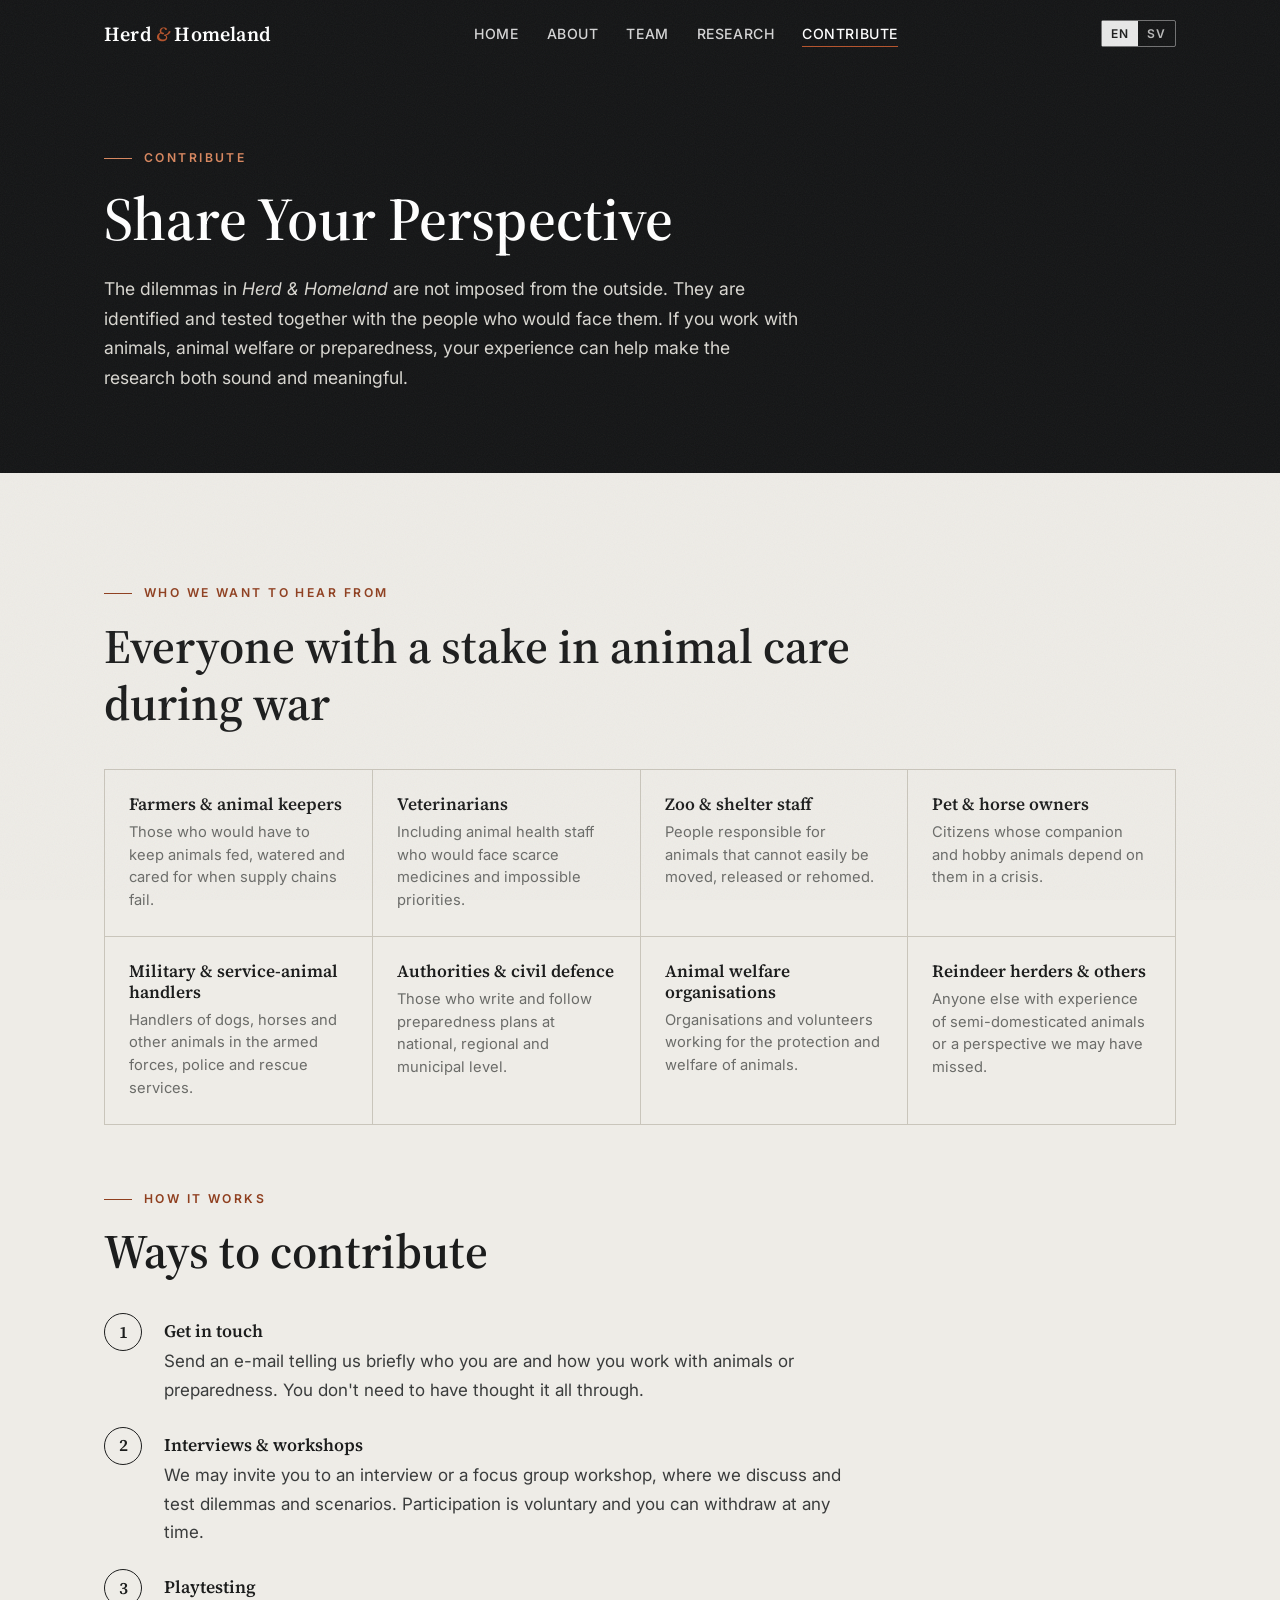
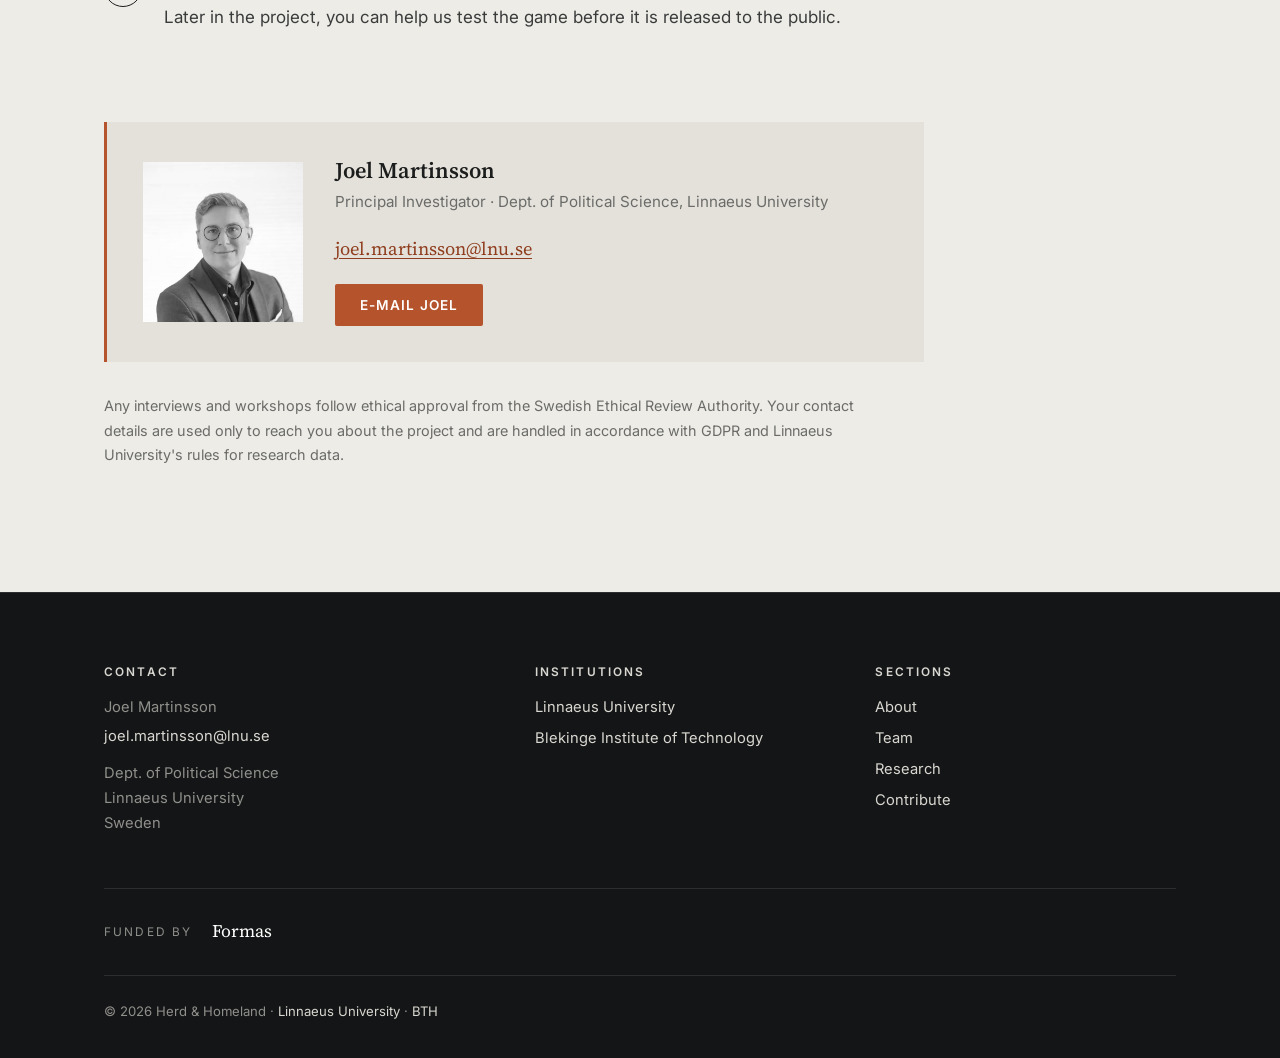
==== contribute.html @ 02f2054d "Create Herd & Homeland bilingual project website Co-Authored-By: Claude Opus 5.5 <noreply@anthropic." ====
<!DOCTYPE html>
<html lang="en">
<head>
    <meta charset="UTF-8">
    <meta name="viewport" content="width=device-width, initial-scale=1.0">
    <title>Contribute — Herd &amp; Homeland</title>
    <meta name="description" content="Contribute your perspective to Herd &amp; Homeland, a research project on the ethical dilemmas of animal care during war. Contact PI Joel Martinsson.">
    <link rel="canonical" href="https://animalsinwar.com/contribute.html">

    <meta property="og:type" content="website">
    <meta property="og:url" content="https://animalsinwar.com/contribute.html">
    <meta property="og:title" content="Contribute — Herd &amp; Homeland">
    <meta property="og:description" content="Do you work with animals or preparedness? Share your perspective with the Herd &amp; Homeland research project.">
    <meta property="og:image" content="https://animalsinwar.com/images/og-image.jpg">
    <meta property="og:site_name" content="Herd &amp; Homeland">
    <meta name="twitter:card" content="summary_large_image">
    <meta name="robots" content="index, follow">

    <link rel="preconnect" href="https://fonts.googleapis.com">
    <link rel="preconnect" href="https://fonts.gstatic.com" crossorigin>
    <link href="https://fonts.googleapis.com/css2?family=Source+Serif+4:ital,opsz,wght@0,8..60,400;0,8..60,600;1,8..60,400&family=Inter:wght@400;500;600&display=swap" rel="stylesheet">
    <link rel="stylesheet" href="css/style.css?v=1">
    <link rel="icon" type="image/svg+xml" href="images/favicon.svg">
</head>
<body>
    <span hidden data-en-title="Contribute — Herd &amp; Homeland" data-sv-title="Medverka — Herd &amp; Homeland"></span>

    <!-- ===== NAVIGATION ===== -->
    <nav class="navbar" id="navbar">
        <div class="nav-inner">
            <a href="index.html" class="nav-logo">Herd <span class="amp">&amp;</span> Homeland</a>
            <ul class="nav-links" id="navLinks">
                <li><a href="index.html" data-en="Home" data-sv="Hem">Home</a></li>
                <li><a href="index.html#about" data-en="About" data-sv="Om projektet">About</a></li>
                <li><a href="index.html#team" data-en="Team" data-sv="Teamet">Team</a></li>
                <li><a href="index.html#research" data-en="Research" data-sv="Forskning">Research</a></li>
                <li><a href="contribute.html" class="active" data-en="Contribute" data-sv="Medverka">Contribute</a></li>
            </ul>
            <div class="nav-right">
                <button class="lang-switch" id="langSwitch" aria-label="Switch language / Byt språk">
                    <span class="lang-en active">EN</span>
                    <span class="lang-sv">SV</span>
                </button>
                <button class="mobile-toggle" id="mobileToggle" aria-label="Menu">
                    <span></span><span></span><span></span>
                </button>
            </div>
        </div>
    </nav>

    <!-- ===== PAGE HERO ===== -->
    <header class="page-hero">
        <div class="container">
            <div class="section-eyebrow light" data-en="Contribute" data-sv="Medverka">Contribute</div>
            <h1 data-en="Share Your Perspective" data-sv="Dela ditt perspektiv">Share Your Perspective</h1>
            <p data-en="The dilemmas in &lt;em&gt;Herd &amp;amp; Homeland&lt;/em&gt; are not imposed from the outside. They are identified and tested together with the people who would face them. If you work with animals, animal welfare or preparedness, your experience can help make the research both sound and meaningful." data-sv="Dilemmana i &lt;em&gt;Herd &amp;amp; Homeland&lt;/em&gt; ska inte formuleras utifrån. De tas fram och prövas tillsammans med de människor som skulle ställas inför dem. Om du arbetar med djur, djurskydd eller beredskap kan dina erfarenheter göra forskningen både stabil och meningsfull.">The dilemmas in <em>Herd &amp; Homeland</em> are not imposed from the outside. They are identified and tested together with the people who would face them. If you work with animals, animal welfare or preparedness, your experience can help make the research both sound and meaningful.</p>
        </div>
    </header>

    <!-- ===== WHO ===== -->
    <section class="section">
        <div class="container">
            <div class="section-eyebrow" data-en="Who we want to hear from" data-sv="Vilka vi vill höra från">Who we want to hear from</div>
            <h2 class="section-heading" data-en="Everyone with a stake in animal care during war" data-sv="Alla som berörs av djuromsorg i krig">Everyone with a stake in animal care during war</h2>

            <div class="who-grid">
                <div class="who">
                    <h3 data-en="Farmers &amp; animal keepers" data-sv="Lantbrukare &amp; djurhållare">Farmers &amp; animal keepers</h3>
                    <p data-en="Those who would have to keep animals fed, watered and cared for when supply chains fail." data-sv="De som skulle behöva hålla djuren utfodrade och omhändertagna när försörjningskedjorna brister.">Those who would have to keep animals fed, watered and cared for when supply chains fail.</p>
                </div>
                <div class="who">
                    <h3 data-en="Veterinarians" data-sv="Veterinärer">Veterinarians</h3>
                    <p data-en="Including animal health staff who would face scarce medicines and impossible priorities." data-sv="Även djurhälsopersonal som skulle möta brist på läkemedel och omöjliga prioriteringar.">Including animal health staff who would face scarce medicines and impossible priorities.</p>
                </div>
                <div class="who">
                    <h3 data-en="Zoo &amp; shelter staff" data-sv="Personal på djurparker &amp; djurhem">Zoo &amp; shelter staff</h3>
                    <p data-en="People responsible for animals that cannot easily be moved, released or rehomed." data-sv="Personer som ansvarar för djur som inte enkelt kan flyttas, släppas eller omplaceras.">People responsible for animals that cannot easily be moved, released or rehomed.</p>
                </div>
                <div class="who">
                    <h3 data-en="Pet &amp; horse owners" data-sv="Sällskapsdjurs- &amp; hästägare">Pet &amp; horse owners</h3>
                    <p data-en="Citizens whose companion and hobby animals depend on them in a crisis." data-sv="Medborgare vars sällskaps- och hobbydjur är beroende av dem i en kris.">Citizens whose companion and hobby animals depend on them in a crisis.</p>
                </div>
                <div class="who">
                    <h3 data-en="Military &amp; service-animal handlers" data-sv="Förare av tjänstedjur">Military &amp; service-animal handlers</h3>
                    <p data-en="Handlers of dogs, horses and other animals in the armed forces, police and rescue services." data-sv="Förare av hundar, hästar och andra djur inom försvarsmakten, polisen och räddningstjänsten.">Handlers of dogs, horses and other animals in the armed forces, police and rescue services.</p>
                </div>
                <div class="who">
                    <h3 data-en="Authorities &amp; civil defence" data-sv="Myndigheter &amp; civilförsvar">Authorities &amp; civil defence</h3>
                    <p data-en="Those who write and follow preparedness plans at national, regional and municipal level." data-sv="De som skriver och följer beredskapsplaner på nationell, regional och kommunal nivå.">Those who write and follow preparedness plans at national, regional and municipal level.</p>
                </div>
                <div class="who">
                    <h3 data-en="Animal welfare organisations" data-sv="Djurskyddsorganisationer">Animal welfare organisations</h3>
                    <p data-en="Organisations and volunteers working for the protection and welfare of animals." data-sv="Organisationer och volontärer som arbetar för djurens skydd och välfärd.">Organisations and volunteers working for the protection and welfare of animals.</p>
                </div>
                <div class="who">
                    <h3 data-en="Reindeer herders &amp; others" data-sv="Renskötare &amp; andra">Reindeer herders &amp; others</h3>
                    <p data-en="Anyone else with experience of semi-domesticated animals or a perspective we may have missed." data-sv="Alla andra med erfarenhet av halvdomesticerade djur eller ett perspektiv vi kan ha missat.">Anyone else with experience of semi-domesticated animals or a perspective we may have missed.</p>
                </div>
            </div>

            <div class="section-eyebrow" data-en="How it works" data-sv="Så går det till">How it works</div>
            <h2 class="section-heading" data-en="Ways to contribute" data-sv="Sätt att bidra">Ways to contribute</h2>
            <ol class="how-list">
                <li data-en="&lt;strong&gt;Get in touch&lt;/strong&gt;Send an e-mail telling us briefly who you are and how you work with animals or preparedness. You don't need to have thought it all through." data-sv="&lt;strong&gt;Hör av dig&lt;/strong&gt;Skicka ett e-postmeddelande och berätta kort vem du är och hur du arbetar med djur eller beredskap. Du behöver inte ha tänkt igenom allt."><strong>Get in touch</strong>Send an e-mail telling us briefly who you are and how you work with animals or preparedness. You don't need to have thought it all through.</li>
                <li data-en="&lt;strong&gt;Interviews &amp;amp; workshops&lt;/strong&gt;We may invite you to an interview or a focus group workshop, where we discuss and test dilemmas and scenarios. Participation is voluntary and you can withdraw at any time." data-sv="&lt;strong&gt;Intervjuer &amp;amp; workshops&lt;/strong&gt;Vi kan bjuda in dig till en intervju eller en fokusgruppsworkshop där vi diskuterar och prövar dilemman och scenarier. Deltagandet är frivilligt och du kan avbryta när som helst."><strong>Interviews &amp; workshops</strong>We may invite you to an interview or a focus group workshop, where we discuss and test dilemmas and scenarios. Participation is voluntary and you can withdraw at any time.</li>
                <li data-en="&lt;strong&gt;Playtesting&lt;/strong&gt;Later in the project, you can help us test the game before it is released to the public." data-sv="&lt;strong&gt;Speltester&lt;/strong&gt;Senare i projektet kan du hjälpa oss att testa spelet innan det släpps för allmänheten."><strong>Playtesting</strong>Later in the project, you can help us test the game before it is released to the public.</li>
            </ol>

            <div class="contact-card">
                <img src="images/joel.webp" alt="Joel Martinsson">
                <div>
                    <h3>Joel Martinsson</h3>
                    <p class="title" data-en="Principal Investigator · Dept. of Political Science, Linnaeus University" data-sv="Projektledare · Institutionen för statsvetenskap, Linnéuniversitetet">Principal Investigator · Dept. of Political Science, Linnaeus University</p>
                    <p class="email"><a href="mailto:joel.martinsson@lnu.se">joel.martinsson@lnu.se</a></p>
                    <a class="btn btn-primary"
                       href="mailto:joel.martinsson@lnu.se?subject=Herd%20%26%20Homeland%20%E2%80%94%20I%20want%20to%20contribute"
                       data-en-href="mailto:joel.martinsson@lnu.se?subject=Herd%20%26%20Homeland%20%E2%80%94%20I%20want%20to%20contribute"
                       data-sv-href="mailto:joel.martinsson@lnu.se?subject=Herd%20%26%20Homeland%20%E2%80%94%20Jag%20vill%20medverka"
                       data-en="E-mail Joel" data-sv="Mejla Joel">E-mail Joel</a>
                </div>
            </div>

            <p class="contact-note" data-en="Any interviews and workshops follow ethical approval from the Swedish Ethical Review Authority. Your contact details are used only to reach you about the project and are handled in accordance with GDPR and Linnaeus University's rules for research data." data-sv="Eventuella intervjuer och workshops genomförs efter etikgodkännande från Etikprövningsmyndigheten. Dina kontaktuppgifter används endast för att nå dig om projektet och hanteras i enlighet med GDPR och Linnéuniversitetets regler för forskningsdata.">Any interviews and workshops follow ethical approval from the Swedish Ethical Review Authority. Your contact details are used only to reach you about the project and are handled in accordance with GDPR and Linnaeus University's rules for research data.</p>
        </div>
    </section>

    <!-- ===== FOOTER ===== -->
    <footer class="footer">
        <div class="container">
            <div class="footer-top">
                <div class="footer-col">
                    <h4 data-en="Contact" data-sv="Kontakt">Contact</h4>
                    <p>Joel Martinsson</p>
                    <p><a href="mailto:joel.martinsson@lnu.se">joel.martinsson@lnu.se</a></p>
                    <p class="footer-address" data-en="Dept. of Political Science&lt;br&gt;Linnaeus University&lt;br&gt;Sweden" data-sv="Institutionen för statsvetenskap&lt;br&gt;Linnéuniversitetet&lt;br&gt;Sverige">Dept. of Political Science<br>Linnaeus University<br>Sweden</p>
                </div>
                <div class="footer-col">
                    <h4 data-en="Institutions" data-sv="Lärosäten">Institutions</h4>
                    <ul>
                        <li><a href="https://lnu.se" target="_blank" rel="noopener" data-en="Linnaeus University" data-sv="Linnéuniversitetet">Linnaeus University</a></li>
                        <li><a href="https://www.bth.se" target="_blank" rel="noopener" data-en="Blekinge Institute of Technology" data-sv="Blekinge Tekniska Högskola">Blekinge Institute of Technology</a></li>
                    </ul>
                </div>
                <div class="footer-col">
                    <h4 data-en="Sections" data-sv="Sektioner">Sections</h4>
                    <ul>
                        <li><a href="index.html#about" data-en="About" data-sv="Om projektet">About</a></li>
                        <li><a href="index.html#team" data-en="Team" data-sv="Teamet">Team</a></li>
                        <li><a href="index.html#research" data-en="Research" data-sv="Forskning">Research</a></li>
                        <li><a href="contribute.html" data-en="Contribute" data-sv="Medverka">Contribute</a></li>
                    </ul>
                </div>
            </div>
            <div class="funded-by">
                <span class="funded-label" data-en="Funded by" data-sv="Finansierat av">Funded by</span>
                <a href="https://formas.se/en/start-page.html" data-en-href="https://formas.se/en/start-page.html" data-sv-href="https://formas.se" target="_blank" rel="noopener" class="funder-link">
                    <span class="funder-name">Formas</span>
                </a>
            </div>
            <div class="footer-bottom">
                <p>&copy; <span id="year">2026</span> Herd &amp; Homeland &middot; <a href="https://lnu.se" target="_blank" rel="noopener" data-en="Linnaeus University" data-sv="Linnéuniversitetet">Linnaeus University</a> &middot; <a href="https://www.bth.se" target="_blank" rel="noopener">BTH</a></p>
            </div>
        </div>
    </footer>

    <script src="js/main.js?v=1"></script>
</body>
</html>
---- css/style.css ----
/* =============================================
   HERD & HOMELAND — Styles
   Monochrome, paper-toned, one warm accent
   ============================================= */

:root {
    --paper:       #eeece7;
    --paper-2:     #e4e1da;
    --paper-3:     #d8d4cb;
    --ink:         #1c1d1d;
    --ink-2:       #3a3c3c;
    --ink-3:       #6b6c69;
    --line:        #c9c5bb;
    --night:       #141516;
    --night-2:     #202223;
    --night-text:  #d9d7d1;
    --night-muted: #8f8f8b;
    --accent:      #b5532c;   /* the fox / the fire */
    --accent-dark: #8f3f1f;

    --serif: 'Source Serif 4', Georgia, 'Times New Roman', serif;
    --sans:  'Inter', system-ui, -apple-system, 'Segoe UI', sans-serif;

    --max: 1120px;
    --nav-h: 68px;
}

*, *::before, *::after { box-sizing: border-box; }

html { scroll-behavior: smooth; scroll-padding-top: var(--nav-h); }

body {
    margin: 0;
    background: var(--paper);
    color: var(--ink);
    font-family: var(--sans);
    font-size: 17px;
    line-height: 1.7;
    -webkit-font-smoothing: antialiased;
}

/* faint paper grain over everything */
body::before {
    content: '';
    position: fixed;
    inset: 0;
    pointer-events: none;
    z-index: 1000;
    opacity: .05;
    background-image: url("data:image/svg+xml,%3Csvg xmlns='http://www.w3.org/2000/svg' width='160' height='160'%3E%3Cfilter id='n'%3E%3CfeTurbulence type='fractalNoise' baseFrequency='.9' numOctaves='3' stitchTiles='stitch'/%3E%3C/filter%3E%3Crect width='100%25' height='100%25' filter='url(%23n)'/%3E%3C/svg%3E");
}

img { max-width: 100%; display: block; }

a { color: var(--accent-dark); text-decoration-thickness: 1px; text-underline-offset: 3px; }
a:hover { color: var(--accent); }

h1, h2, h3, h4 { font-family: var(--serif); font-weight: 600; line-height: 1.2; margin: 0; }

.container { max-width: var(--max); margin: 0 auto; padding: 0 24px; }

/* ===== NAV ===== */
.navbar {
    position: fixed;
    top: 0; left: 0; right: 0;
    height: var(--nav-h);
    z-index: 100;
    transition: background .3s, border-color .3s;
    border-bottom: 1px solid transparent;
}
.navbar.scrolled,
.navbar.solid {
    background: rgba(238, 236, 231, .96);
    backdrop-filter: blur(8px);
    border-bottom-color: var(--line);
}
.nav-inner {
    max-width: var(--max);
    height: 100%;
    margin: 0 auto;
    padding: 0 24px;
    display: flex;
    align-items: center;
    justify-content: space-between;
    gap: 24px;
}
.nav-logo {
    font-family: var(--serif);
    font-size: 1.25rem;
    font-weight: 600;
    color: #fff;
    text-decoration: none;
    letter-spacing: .01em;
    white-space: nowrap;
}
.nav-logo .amp { color: var(--accent); font-style: italic; }
.navbar.scrolled .nav-logo,
.navbar.solid .nav-logo { color: var(--ink); }

.nav-links { list-style: none; display: flex; gap: 28px; margin: 0; padding: 0; }
.nav-links a {
    color: rgba(255,255,255,.82);
    text-decoration: none;
    font-size: .88rem;
    font-weight: 500;
    letter-spacing: .04em;
    text-transform: uppercase;
    padding: 4px 0;
    border-bottom: 1px solid transparent;
}
.nav-links a:hover, .nav-links a.active { color: #fff; border-bottom-color: var(--accent); }
.navbar.scrolled .nav-links a,
.navbar.solid .nav-links a { color: var(--ink-2); }
.navbar.scrolled .nav-links a:hover, .navbar.scrolled .nav-links a.active,
.navbar.solid .nav-links a:hover, .navbar.solid .nav-links a.active { color: var(--ink); }

.nav-right { display: flex; align-items: center; gap: 12px; }

.lang-switch {
    display: flex;
    border: 1px solid rgba(255,255,255,.4);
    background: transparent;
    border-radius: 2px;
    padding: 0;
    cursor: pointer;
    font: 600 .75rem var(--sans);
    letter-spacing: .08em;
}
.lang-switch span { padding: 5px 9px; color: rgba(255,255,255,.7); }
.lang-switch span.active { background: rgba(255,255,255,.9); color: var(--ink); }
.navbar.scrolled .lang-switch, .navbar.solid .lang-switch { border-color: var(--ink-3); }
.navbar.scrolled .lang-switch span, .navbar.solid .lang-switch span { color: var(--ink-3); }
.navbar.scrolled .lang-switch span.active, .navbar.solid .lang-switch span.active { background: var(--ink); color: var(--paper); }

.mobile-toggle {
    display: none;
    width: 40px; height: 40px;
    background: none; border: 0; cursor: pointer;
    flex-direction: column; justify-content: center; gap: 5px; padding: 8px;
}
.mobile-toggle span { display: block; height: 2px; background: #fff; transition: transform .25s, opacity .25s; }
.navbar.scrolled .mobile-toggle span, .navbar.solid .mobile-toggle span { background: var(--ink); }
.mobile-toggle.open span:nth-child(1) { transform: translateY(7px) rotate(45deg); }
.mobile-toggle.open span:nth-child(2) { opacity: 0; }
.mobile-toggle.open span:nth-child(3) { transform: translateY(-7px) rotate(-45deg); }

/* ===== HERO ===== */
.hero {
    position: relative;
    min-height: 100vh;
    min-height: 100svh;
    display: flex;
    align-items: flex-end;
    color: #fff;
    background: var(--night);
    overflow: hidden;
}
.hero-bg {
    position: absolute;
    inset: 0;
    background:
        radial-gradient(ellipse at 70% 30%, #3a3c3d 0%, transparent 60%),
        linear-gradient(180deg, #2a2c2d 0%, var(--night) 100%);
}
.hero-bg img {
    width: 100%; height: 100%;
    object-fit: cover;
    object-position: center 35%;
    filter: grayscale(.25) contrast(1.05);
}
.hero-shade {
    position: absolute;
    inset: 0;
    background:
        linear-gradient(180deg, rgba(20,21,22,.55) 0%, rgba(20,21,22,.15) 30%, rgba(20,21,22,.55) 60%, rgba(20,21,22,.94) 100%);
}
.hero-content {
    position: relative;
    max-width: var(--max);
    width: 100%;
    margin: 0 auto;
    padding: calc(var(--nav-h) + 40px) 24px 88px;
}
.hero-label {
    display: inline-flex;
    align-items: center;
    gap: 10px;
    font-size: .78rem;
    font-weight: 600;
    letter-spacing: .18em;
    text-transform: uppercase;
    color: var(--night-text);
    margin-bottom: 20px;
}
.label-dot { width: 7px; height: 7px; background: var(--accent); border-radius: 50%; }
.hero h1 {
    font-size: clamp(2.8rem, 8vw, 5.6rem);
    font-weight: 600;
    letter-spacing: -.01em;
    line-height: 1.02;
    margin-bottom: 14px;
}
.hero h1 .amp { color: var(--accent); font-style: italic; font-weight: 400; }
.hero-subtitle {
    font-family: var(--serif);
    font-style: italic;
    font-size: clamp(1.1rem, 2.4vw, 1.5rem);
    color: var(--night-text);
    margin: 0 0 22px;
}
.hero-desc { max-width: 620px; color: rgba(255,255,255,.82); font-size: 1.05rem; margin: 0 0 30px; }
.hero-buttons { display: flex; flex-wrap: wrap; gap: 12px; }

/* ===== BUTTONS ===== */
.btn {
    display: inline-block;
    padding: 12px 24px;
    font: 600 .85rem var(--sans);
    letter-spacing: .08em;
    text-transform: uppercase;
    text-decoration: none;
    border: 1px solid transparent;
    border-radius: 2px;
    cursor: pointer;
    transition: background .2s, color .2s, border-color .2s;
}
.btn-primary { background: var(--accent); color: #fff; }
.btn-primary:hover { background: var(--accent-dark); color: #fff; }
.btn-ghost { border-color: rgba(255,255,255,.55); color: #fff; }
.btn-ghost:hover { background: #fff; color: var(--ink); }
.btn-dark { border-color: var(--ink); color: var(--ink); }
.btn-dark:hover { background: var(--ink); color: var(--paper); }

/* ===== SECTIONS ===== */
.section { padding: 110px 0; position: relative; }
.section-alt { background: var(--paper-2); }
.section-dark { background: var(--night); color: var(--night-text); }

.section-eyebrow {
    display: flex;
    align-items: center;
    gap: 12px;
    font-size: .76rem;
    font-weight: 600;
    letter-spacing: .2em;
    text-transform: uppercase;
    color: var(--accent-dark);
    margin-bottom: 14px;
}
.section-eyebrow::before { content: ''; width: 28px; height: 1px; background: currentColor; }
.section-eyebrow.light { color: #d8875f; }

.section-heading { font-size: clamp(2rem, 4.4vw, 3rem); margin-bottom: 36px; max-width: 820px; }
.section-heading.light { color: #fff; }
.section-intro { max-width: 720px; color: var(--ink-2); margin: -12px 0 48px; }

.lead { font-family: var(--serif); font-size: 1.3rem; line-height: 1.6; color: var(--ink); }

.about-content { max-width: 820px; }
.about-content p { color: var(--ink-2); }
.about-content .lead { color: var(--ink); }

/* Research questions */
.research-questions {
    margin: 56px 0;
    padding: 36px 40px;
    background: var(--paper-2);
    border-left: 3px solid var(--ink);
}
.research-questions h3 { font-size: 1.35rem; margin-bottom: 18px; }
.research-questions ol { margin: 0; padding-left: 1.3em; }
.research-questions li { margin-bottom: 12px; padding-left: 6px; color: var(--ink-2); }
.research-questions li::marker { font-family: var(--serif); font-weight: 600; color: var(--accent-dark); }

/* Animals strip */
.animals { margin: 64px 0 0; }
.animals h3 { font-size: 1.35rem; margin-bottom: 8px; }
.animals > p { color: var(--ink-2); margin: 0 0 24px; }
.animals-grid {
    display: grid;
    grid-template-columns: repeat(auto-fill, minmax(190px, 1fr));
    gap: 1px;
    background: var(--line);
    border: 1px solid var(--line);
}
.animal {
    background: var(--paper);
    padding: 22px 20px;
}
.animal h4 { font-size: 1.05rem; margin-bottom: 4px; }
.animal p { margin: 0; font-size: .9rem; color: var(--ink-3); line-height: 1.5; }

/* Phases */
.phases { margin-top: 80px; }
.phases-heading { font-size: 1.35rem; margin-bottom: 28px; }
.phases-track { height: 2px; background: var(--line); position: relative; margin-bottom: 0; }
.phases-progress { position: absolute; left: 0; top: 0; bottom: 0; background: var(--accent); }
.phases-grid {
    display: grid;
    grid-template-columns: repeat(4, 1fr);
    gap: 28px;
}
.phase { padding-top: 28px; position: relative; }
.phase-marker {
    position: absolute;
    top: -9px; left: 0;
    width: 16px; height: 16px;
    border-radius: 50%;
    background: var(--paper);
    border: 2px solid var(--line);
}
.phase.current .phase-marker { border-color: var(--accent); background: var(--accent); box-shadow: 0 0 0 5px rgba(181,83,44,.18); }
.phase.done .phase-marker { border-color: var(--ink); background: var(--ink); }
.phase-number { font-size: .74rem; font-weight: 600; letter-spacing: .16em; text-transform: uppercase; color: var(--ink-3); }
.phase-time { font-size: .82rem; color: var(--ink-3); margin-bottom: 8px; }
.phase-badge {
    display: inline-block;
    margin-left: 6px;
    padding: 1px 8px;
    font-size: .68rem;
    font-weight: 600;
    letter-spacing: .1em;
    text-transform: uppercase;
    background: var(--accent);
    color: #fff;
    border-radius: 2px;
    vertical-align: 1px;
}
.phase h4 { font-size: 1.12rem; margin: 2px 0 8px; }
.phase p { margin: 0; font-size: .92rem; color: var(--ink-2); line-height: 1.6; }
.phase.future { opacity: .78; }

/* ===== TEAM ===== */
.team-row {
    display: grid;
    grid-template-columns: repeat(5, 1fr);
    gap: 28px;
}
.member { text-decoration: none; color: inherit; display: block; }
.member-img {
    aspect-ratio: 1;
    overflow: hidden;
    background: var(--night-2);
    margin-bottom: 16px;
}
.member-img img {
    width: 100%; height: 100%;
    object-fit: cover;
    filter: grayscale(1) contrast(1.05);
    transition: filter .5s, transform .5s;
}
.member:hover .member-img img { filter: grayscale(0); transform: scale(1.03); }
.member h3 { font-size: 1.1rem; color: #fff; margin-bottom: 4px; }
.member .role { font-size: .84rem; color: var(--night-muted); line-height: 1.5; margin: 0; }
.member .org { font-size: .78rem; color: #d8875f; letter-spacing: .04em; margin: 6px 0 0; }
.team-contact { margin: 56px 0 0; color: var(--night-muted); }
.team-contact a { color: #e09a75; }

/* ===== RESEARCH ===== */
.research-grid { display: grid; grid-template-columns: 1fr 1fr; gap: 28px; }
.research-card {
    background: var(--paper);
    border: 1px solid var(--line);
    padding: 32px;
}
.research-card h3 { font-size: 1.25rem; margin-bottom: 12px; }
.research-card p { margin: 0 0 12px; color: var(--ink-2); font-size: .96rem; }
.research-card p:last-child { margin-bottom: 0; }
.research-coming {
    margin-top: 40px;
    display: flex;
    gap: 18px;
    align-items: flex-start;
    color: var(--ink-3);
    font-size: .95rem;
}
.research-coming svg { flex: 0 0 auto; margin-top: 2px; }
.research-coming p { margin: 0; }

/* ===== CTA BAND ===== */
.cta-band {
    background: var(--night);
    color: var(--night-text);
    padding: 90px 0;
    text-align: left;
}
.cta-inner { display: flex; align-items: center; justify-content: space-between; gap: 40px; }
.cta-band h2 { color: #fff; font-size: clamp(1.7rem, 3.4vw, 2.4rem); margin-bottom: 12px; }
.cta-band p { margin: 0; max-width: 620px; }

/* ===== CONTRIBUTE PAGE ===== */
.page-hero {
    background: var(--night);
    color: var(--night-text);
    padding: calc(var(--nav-h) + 80px) 0 80px;
}
.page-hero h1 { color: #fff; font-size: clamp(2.2rem, 5.6vw, 3.8rem); margin-bottom: 18px; }
.page-hero p { max-width: 700px; font-size: 1.1rem; margin: 0; }

.who-grid {
    display: grid;
    grid-template-columns: repeat(auto-fill, minmax(240px, 1fr));
    gap: 1px;
    background: var(--line);
    border: 1px solid var(--line);
    margin-bottom: 64px;
}
.who { background: var(--paper); padding: 24px; }
.who h3 { font-size: 1.08rem; margin-bottom: 6px; }
.who p { margin: 0; font-size: .92rem; color: var(--ink-3); line-height: 1.55; }

.how-list { counter-reset: how; list-style: none; padding: 0; margin: 0 0 64px; max-width: 760px; }
.how-list li {
    counter-increment: how;
    position: relative;
    padding: 0 0 26px 60px;
    color: var(--ink-2);
}
.how-list li::before {
    content: counter(how);
    position: absolute;
    left: 0; top: -4px;
    width: 38px; height: 38px;
    border: 1px solid var(--ink);
    border-radius: 50%;
    display: grid;
    place-items: center;
    font-family: var(--serif);
    font-weight: 600;
    color: var(--ink);
}
.how-list strong { color: var(--ink); display: block; font-family: var(--serif); font-size: 1.1rem; font-weight: 600; }

.contact-card {
    display: grid;
    grid-template-columns: 160px 1fr;
    gap: 32px;
    align-items: center;
    background: var(--paper-2);
    border-left: 3px solid var(--accent);
    padding: 36px;
    max-width: 820px;
}
.contact-card img { width: 160px; height: 160px; object-fit: cover; filter: grayscale(1); }
.contact-card h3 { font-size: 1.4rem; margin-bottom: 4px; }
.contact-card .title { color: var(--ink-3); margin: 0 0 18px; font-size: .95rem; }
.contact-card .email { font-family: var(--serif); font-size: 1.15rem; margin: 0 0 20px; word-break: break-all; }
.contact-note { max-width: 760px; color: var(--ink-3); font-size: .9rem; margin-top: 32px; }

/* ===== FOOTER ===== */
.footer { background: var(--night); color: var(--night-muted); padding: 72px 0 32px; font-size: .92rem; border-top: 1px solid #2c2e2f; }
.footer-top { display: grid; grid-template-columns: 1.3fr 1fr 1fr; gap: 40px; margin-bottom: 48px; }
.footer h4 {
    font-family: var(--sans);
    font-size: .74rem;
    letter-spacing: .18em;
    text-transform: uppercase;
    color: var(--night-text);
    margin-bottom: 16px;
}
.footer p { margin: 0 0 4px; }
.footer ul { list-style: none; margin: 0; padding: 0; }
.footer li { margin-bottom: 6px; }
.footer a { color: var(--night-text); text-decoration: none; }
.footer a:hover { color: #fff; text-decoration: underline; }
.footer-address { margin-top: 12px !important; }
.funded-by {
    display: flex;
    align-items: center;
    gap: 20px;
    flex-wrap: wrap;
    padding: 28px 0;
    border-top: 1px solid #2c2e2f;
    border-bottom: 1px solid #2c2e2f;
}
.funded-label { font-size: .74rem; letter-spacing: .18em; text-transform: uppercase; }
.funder-link { display: inline-flex; align-items: center; gap: 12px; }
.funder-link img { height: 26px; width: auto; }
.funder-name { font-family: var(--serif); font-size: 1.1rem; color: #fff; }
.footer-bottom { padding-top: 24px; font-size: .82rem; }

/* ===== REVEAL ===== */
.reveal { opacity: 0; transform: translateY(16px); transition: opacity .8s ease, transform .8s ease; }
.reveal.visible { opacity: 1; transform: none; }
@media (prefers-reduced-motion: reduce) {
    .reveal { opacity: 1; transform: none; transition: none; }
    html { scroll-behavior: auto; }
}

/* ===== RESPONSIVE ===== */
@media (max-width: 1000px) {
    .team-row { grid-template-columns: repeat(3, 1fr); }
    .phases-grid { grid-template-columns: 1fr 1fr; row-gap: 40px; }
    .phases-track { display: none; }
    .phase { border-top: 2px solid var(--line); }
    .phase.done, .phase.current { border-top-color: var(--accent); }
}

@media (max-width: 820px) {
    .nav-links {
        position: fixed;
        top: var(--nav-h); left: 0; right: 0;
        flex-direction: column;
        gap: 0;
        background: var(--paper);
        border-bottom: 1px solid var(--line);
        padding: 8px 24px 20px;
        transform: translateY(-120%);
        transition: transform .3s;
        z-index: -1;
    }
    .nav-links.open { transform: none; }
    .nav-links a { display: block; padding: 12px 0; color: var(--ink-2) !important; }
    .mobile-toggle { display: flex; }
    .navbar:has(.nav-links.open) { background: var(--paper); border-bottom-color: var(--line); }
    .navbar:has(.nav-links.open) .nav-logo { color: var(--ink); }
    .navbar:has(.nav-links.open) .mobile-toggle span { background: var(--ink); }

    .research-grid { grid-template-columns: 1fr; }
    .footer-top { grid-template-columns: 1fr; gap: 32px; }
    .cta-inner { flex-direction: column; align-items: flex-start; }
    .contact-card { grid-template-columns: 1fr; }
}

@media (max-width: 600px) {
    body { font-size: 16px; }
    .container, .nav-inner, .hero-content { padding-left: 16px; padding-right: 16px; }
    .section { padding: 76px 0; }
    .team-row { grid-template-columns: 1fr 1fr; gap: 20px; }
    .phases-grid { grid-template-columns: 1fr; }
    .research-questions { padding: 26px 22px; }
    .research-card { padding: 24px; }
    .contact-card { padding: 26px 22px; }
    .hero-content { padding-bottom: 64px; }
}
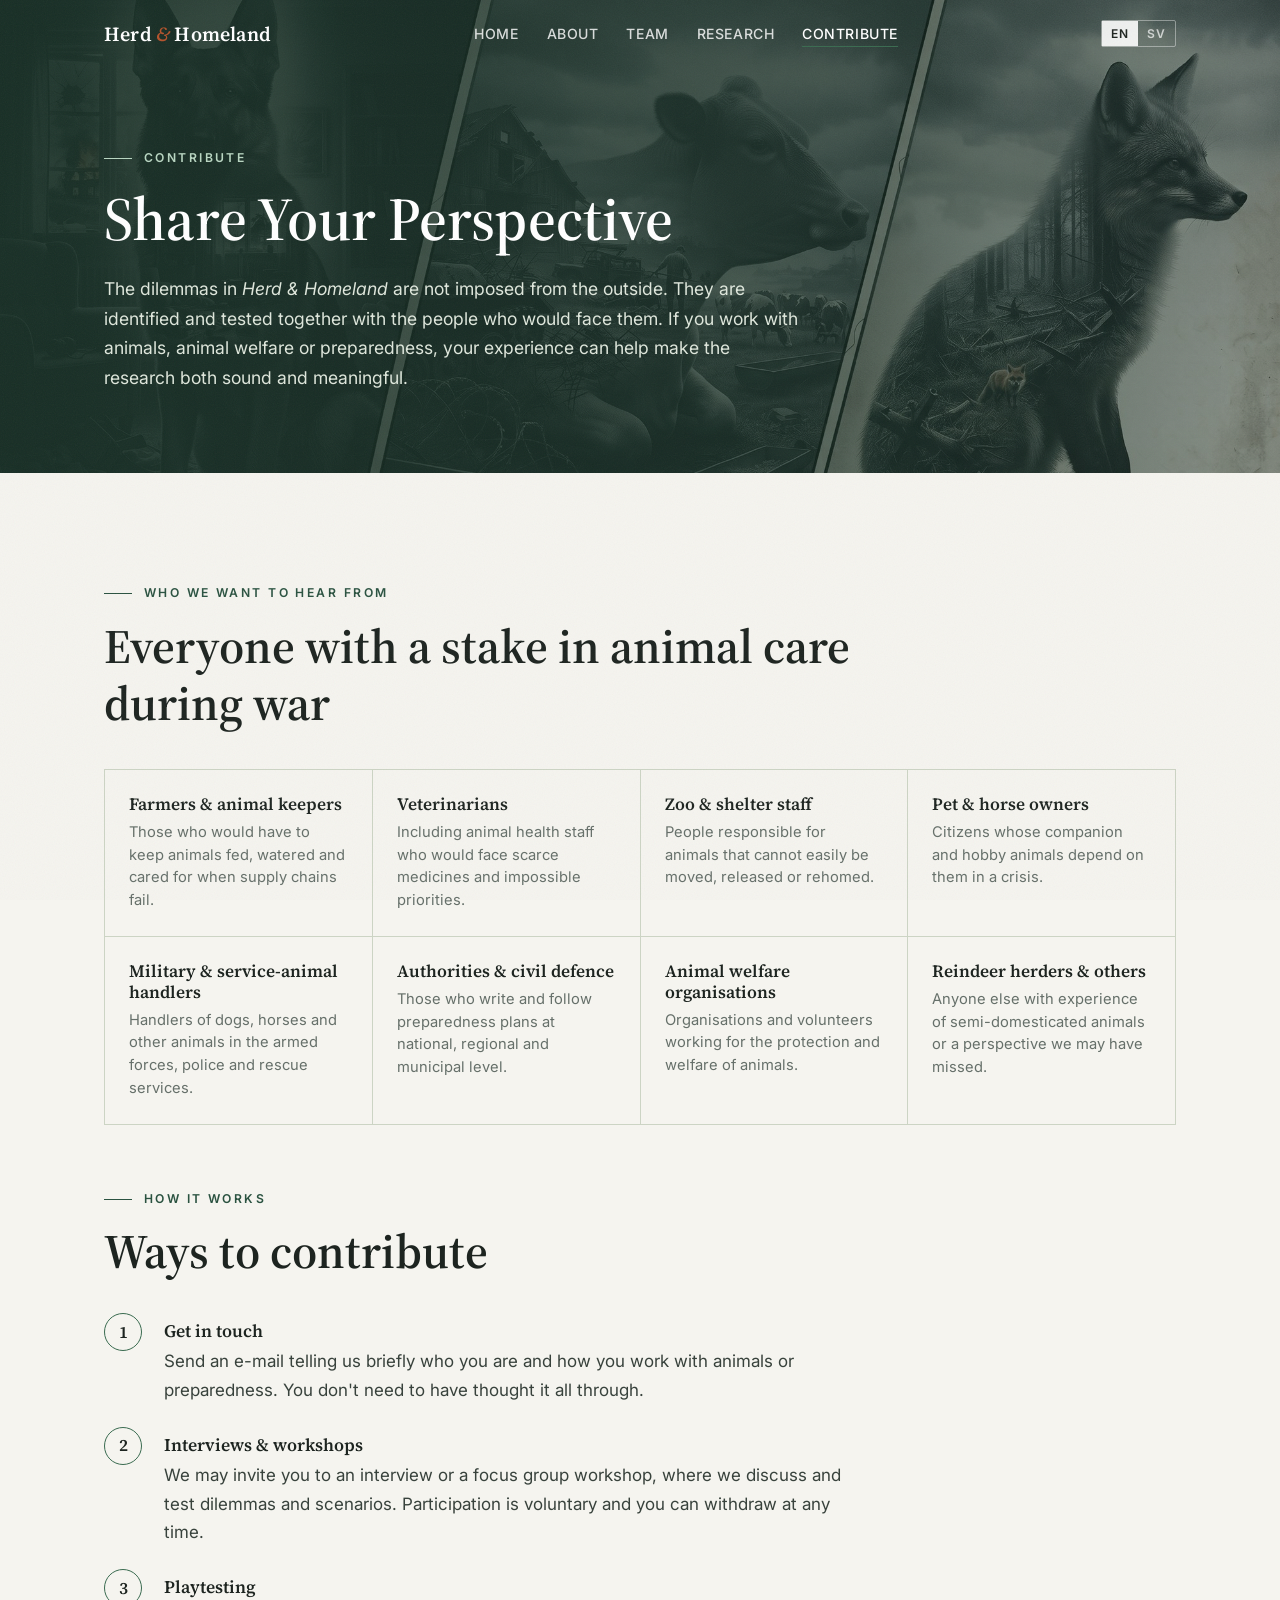
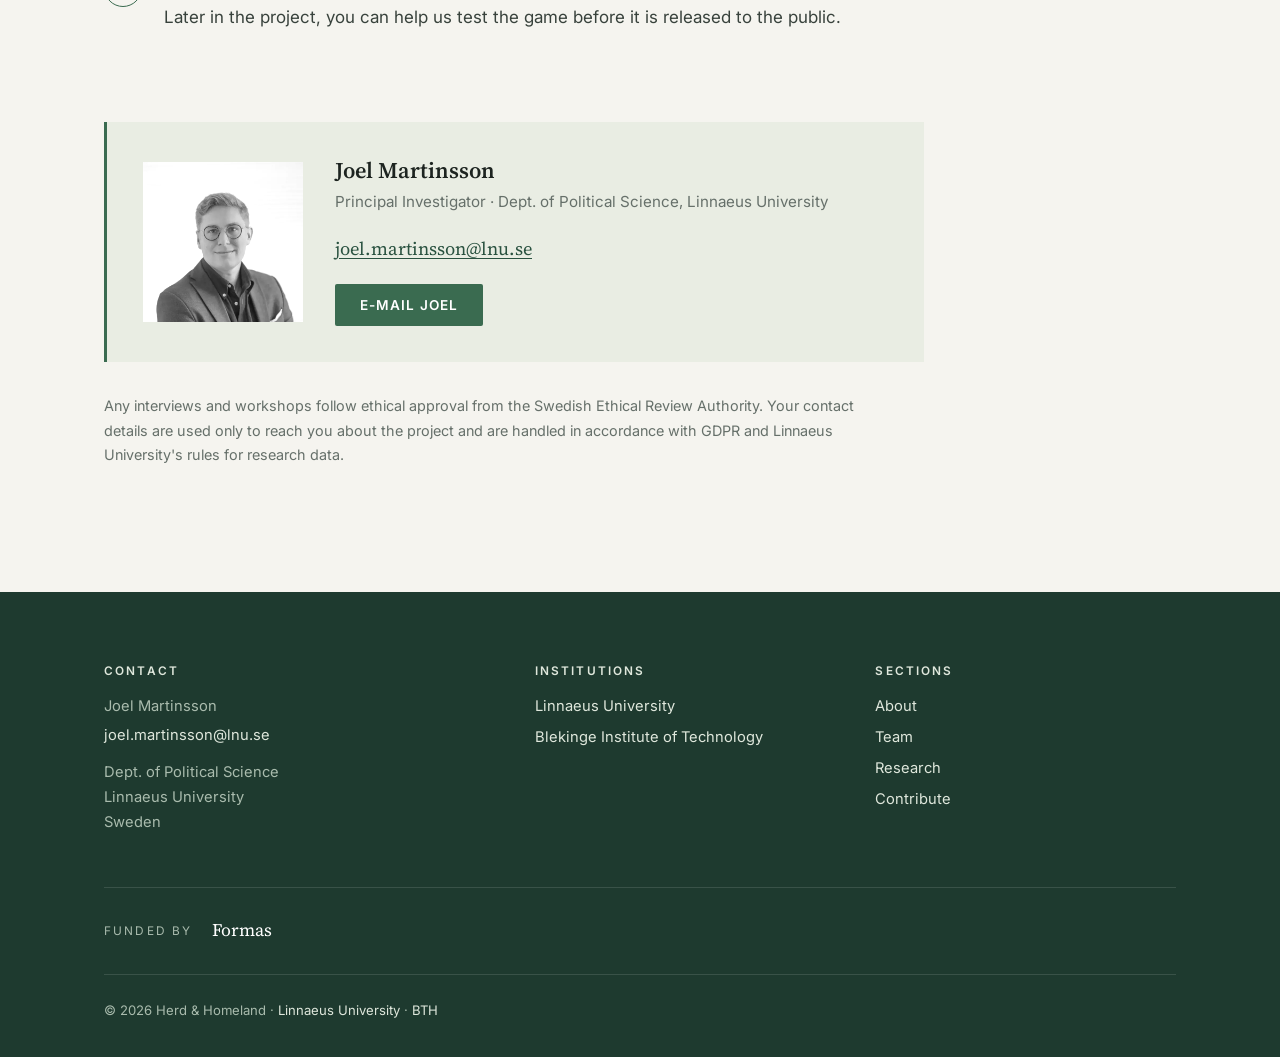
==== commit 8de68e04: "Lighter green design, project facts panel, expanded text and Why It Matters section Co-Authored-By: " ====
--- a/contribute.html
+++ b/contribute.html
@@ -19,7 +19,7 @@
     <link rel="preconnect" href="https://fonts.googleapis.com">
     <link rel="preconnect" href="https://fonts.gstatic.com" crossorigin>
     <link href="https://fonts.googleapis.com/css2?family=Source+Serif+4:ital,opsz,wght@0,8..60,400;0,8..60,600;1,8..60,400&family=Inter:wght@400;500;600&display=swap" rel="stylesheet">
-    <link rel="stylesheet" href="css/style.css?v=1">
+    <link rel="stylesheet" href="css/style.css?v=3">
     <link rel="icon" type="image/svg+xml" href="images/favicon.svg">
 </head>
 <body>
--- a/css/style.css
+++ b/css/style.css
@@ -4,19 +4,20 @@
    ============================================= */
 
 :root {
-    --paper:       #eeece7;
-    --paper-2:     #e4e1da;
-    --paper-3:     #d8d4cb;
-    --ink:         #1c1d1d;
-    --ink-2:       #3a3c3c;
-    --ink-3:       #6b6c69;
-    --line:        #c9c5bb;
-    --night:       #141516;
-    --night-2:     #202223;
-    --night-text:  #d9d7d1;
-    --night-muted: #8f8f8b;
-    --accent:      #b5532c;   /* the fox / the fire */
-    --accent-dark: #8f3f1f;
+    --paper:       #f5f4ef;
+    --paper-2:     #e9ede3;   /* sage */
+    --paper-3:     #dce4d5;
+    --ink:         #1d2420;
+    --ink-2:       #38423c;
+    --ink-3:       #66706a;
+    --line:        #ccd4c4;
+    --night:       #1e3a2f;   /* forest */
+    --night-2:     #28473a;
+    --night-text:  #dfe7dc;
+    --night-muted: #a9bbad;
+    --accent:      #3a6b50;   /* moss green */
+    --accent-dark: #2a5240;
+    --rust:        #b5532c;   /* the fox / the fire, used sparingly */
 
     --serif: 'Source Serif 4', Georgia, 'Times New Roman', serif;
     --sans:  'Inter', system-ui, -apple-system, 'Segoe UI', sans-serif;
@@ -70,7 +71,7 @@
 }
 .navbar.scrolled,
 .navbar.solid {
-    background: rgba(238, 236, 231, .96);
+    background: rgba(245, 244, 239, .96);
     backdrop-filter: blur(8px);
     border-bottom-color: var(--line);
 }
@@ -93,7 +94,7 @@
     letter-spacing: .01em;
     white-space: nowrap;
 }
-.nav-logo .amp { color: var(--accent); font-style: italic; }
+.nav-logo .amp { color: var(--rust); font-style: italic; }
 .navbar.scrolled .nav-logo,
 .navbar.solid .nav-logo { color: var(--ink); }
 
@@ -147,8 +148,8 @@
 /* ===== HERO ===== */
 .hero {
     position: relative;
-    min-height: 100vh;
-    min-height: 100svh;
+    min-height: 88vh;
+    min-height: 88svh;
     display: flex;
     align-items: flex-end;
     color: #fff;
@@ -172,7 +173,8 @@
     position: absolute;
     inset: 0;
     background:
-        linear-gradient(180deg, rgba(20,21,22,.55) 0%, rgba(20,21,22,.15) 30%, rgba(20,21,22,.55) 60%, rgba(20,21,22,.94) 100%);
+        linear-gradient(90deg, rgba(24,48,38,.78) 0%, rgba(24,48,38,.4) 45%, rgba(24,48,38,.05) 72%),
+        linear-gradient(180deg, rgba(24,48,38,.5) 0%, rgba(24,48,38,.08) 30%, rgba(24,48,38,.35) 65%, rgba(24,48,38,.85) 100%);
 }
 .hero-content {
     position: relative;
@@ -192,7 +194,7 @@
     color: var(--night-text);
     margin-bottom: 20px;
 }
-.label-dot { width: 7px; height: 7px; background: var(--accent); border-radius: 50%; }
+.label-dot { width: 7px; height: 7px; background: var(--rust); border-radius: 50%; }
 .hero h1 {
     font-size: clamp(2.8rem, 8vw, 5.6rem);
     font-weight: 600;
@@ -200,7 +202,7 @@
     line-height: 1.02;
     margin-bottom: 14px;
 }
-.hero h1 .amp { color: var(--accent); font-style: italic; font-weight: 400; }
+.hero h1 .amp { color: #d9774c; font-style: italic; font-weight: 400; }
 .hero-subtitle {
     font-family: var(--serif);
     font-style: italic;
@@ -248,7 +250,7 @@
     margin-bottom: 14px;
 }
 .section-eyebrow::before { content: ''; width: 28px; height: 1px; background: currentColor; }
-.section-eyebrow.light { color: #d8875f; }
+.section-eyebrow.light { color: #b9d6c2; }
 
 .section-heading { font-size: clamp(2rem, 4.4vw, 3rem); margin-bottom: 36px; max-width: 820px; }
 .section-heading.light { color: #fff; }
@@ -259,13 +261,41 @@
 .about-content { max-width: 820px; }
 .about-content p { color: var(--ink-2); }
 .about-content .lead { color: var(--ink); }
+
+/* About layout with facts panel */
+.about-layout { display: grid; grid-template-columns: minmax(0, 1fr) 320px; gap: 56px; align-items: start; }
+.about-content h3 { font-size: 1.35rem; margin: 40px 0 12px; }
+.facts {
+    position: sticky;
+    top: calc(var(--nav-h) + 24px);
+    background: var(--paper-2);
+    border-top: 3px solid var(--accent);
+    padding: 28px 28px 20px;
+    font-size: .92rem;
+}
+.facts h3 { font-size: 1.15rem; margin-bottom: 16px; }
+.facts dl { margin: 0; }
+.facts dt { font-size: .7rem; font-weight: 600; letter-spacing: .16em; text-transform: uppercase; color: var(--accent-dark); margin-top: 14px; }
+.facts dt:first-child { margin-top: 0; }
+.facts dd { margin: 2px 0 0; color: var(--ink-2); line-height: 1.55; }
+
+/* Why it matters */
+.why-grid { display: grid; grid-template-columns: repeat(3, 1fr); gap: 36px; margin-bottom: 64px; }
+.why-item { border-top: 1px solid var(--accent); padding-top: 20px; }
+.why-num { font-family: var(--serif); font-size: 2.2rem; line-height: 1; color: var(--accent); margin-bottom: 12px; }
+.why-item h3 { font-size: 1.2rem; margin-bottom: 10px; }
+.why-item p { margin: 0; color: var(--ink-2); font-size: .96rem; }
+.relevance { display: grid; grid-template-columns: 1fr 1fr; gap: 28px; }
+.relevance-card { background: var(--paper); padding: 32px; border-left: 3px solid var(--accent); }
+.relevance-card h3 { font-size: 1.2rem; margin-bottom: 10px; }
+.relevance-card p { margin: 0; color: var(--ink-2); font-size: .96rem; }
 
 /* Research questions */
 .research-questions {
     margin: 56px 0;
     padding: 36px 40px;
     background: var(--paper-2);
-    border-left: 3px solid var(--ink);
+    border-left: 3px solid var(--accent);
 }
 .research-questions h3 { font-size: 1.35rem; margin-bottom: 18px; }
 .research-questions ol { margin: 0; padding-left: 1.3em; }
@@ -309,8 +339,8 @@
     background: var(--paper);
     border: 2px solid var(--line);
 }
-.phase.current .phase-marker { border-color: var(--accent); background: var(--accent); box-shadow: 0 0 0 5px rgba(181,83,44,.18); }
-.phase.done .phase-marker { border-color: var(--ink); background: var(--ink); }
+.phase.current .phase-marker { border-color: var(--accent); background: var(--accent); box-shadow: 0 0 0 5px rgba(58,107,80,.2); }
+.phase.done .phase-marker { border-color: var(--accent-dark); background: var(--accent-dark); }
 .phase-number { font-size: .74rem; font-weight: 600; letter-spacing: .16em; text-transform: uppercase; color: var(--ink-3); }
 .phase-time { font-size: .82rem; color: var(--ink-3); margin-bottom: 8px; }
 .phase-badge {
@@ -340,21 +370,20 @@
 .member-img {
     aspect-ratio: 1;
     overflow: hidden;
-    background: var(--night-2);
+    background: var(--paper-3);
     margin-bottom: 16px;
 }
 .member-img img {
     width: 100%; height: 100%;
     object-fit: cover;
-    filter: grayscale(1) contrast(1.05);
+    filter: grayscale(1) contrast(1.02) brightness(1.04);
     transition: filter .5s, transform .5s;
 }
 .member:hover .member-img img { filter: grayscale(0); transform: scale(1.03); }
-.member h3 { font-size: 1.1rem; color: #fff; margin-bottom: 4px; }
-.member .role { font-size: .84rem; color: var(--night-muted); line-height: 1.5; margin: 0; }
-.member .org { font-size: .78rem; color: #d8875f; letter-spacing: .04em; margin: 6px 0 0; }
-.team-contact { margin: 56px 0 0; color: var(--night-muted); }
-.team-contact a { color: #e09a75; }
+.member h3 { font-size: 1.1rem; color: var(--ink); margin-bottom: 4px; }
+.member .role { font-size: .84rem; color: var(--ink-3); line-height: 1.5; margin: 0; }
+.member .org { font-size: .78rem; color: var(--accent); font-weight: 500; letter-spacing: .04em; margin: 6px 0 0; }
+.team-contact { margin: 56px 0 0; color: var(--ink-2); }
 
 /* ===== RESEARCH ===== */
 .research-grid { display: grid; grid-template-columns: 1fr 1fr; gap: 28px; }
@@ -379,21 +408,31 @@
 
 /* ===== CTA BAND ===== */
 .cta-band {
-    background: var(--night);
+    background: var(--accent);
     color: var(--night-text);
     padding: 90px 0;
     text-align: left;
 }
 .cta-inner { display: flex; align-items: center; justify-content: space-between; gap: 40px; }
 .cta-band h2 { color: #fff; font-size: clamp(1.7rem, 3.4vw, 2.4rem); margin-bottom: 12px; }
-.cta-band p { margin: 0; max-width: 620px; }
+.cta-band p { margin: 0; max-width: 620px; color: #e6efe8; }
+.cta-band .btn-primary { background: #fff; color: var(--accent-dark); }
+.cta-band .btn-primary:hover { background: var(--paper-2); color: var(--accent-dark); }
 
 /* ===== CONTRIBUTE PAGE ===== */
 .page-hero {
-    background: var(--night);
+    position: relative;
+    background: var(--night) url('../images/hero.jpg') center 35% / cover no-repeat;
     color: var(--night-text);
     padding: calc(var(--nav-h) + 80px) 0 80px;
 }
+.page-hero::before {
+    content: '';
+    position: absolute;
+    inset: 0;
+    background: linear-gradient(90deg, rgba(24,48,38,.92) 0%, rgba(24,48,38,.75) 55%, rgba(24,48,38,.45) 100%);
+}
+.page-hero .container { position: relative; }
 .page-hero h1 { color: #fff; font-size: clamp(2.2rem, 5.6vw, 3.8rem); margin-bottom: 18px; }
 .page-hero p { max-width: 700px; font-size: 1.1rem; margin: 0; }
 
@@ -421,7 +460,7 @@
     position: absolute;
     left: 0; top: -4px;
     width: 38px; height: 38px;
-    border: 1px solid var(--ink);
+    border: 1px solid var(--accent);
     border-radius: 50%;
     display: grid;
     place-items: center;
@@ -441,14 +480,14 @@
     padding: 36px;
     max-width: 820px;
 }
-.contact-card img { width: 160px; height: 160px; object-fit: cover; filter: grayscale(1); }
+.contact-card img { width: 160px; height: 160px; object-fit: cover; filter: grayscale(1) brightness(1.04); }
 .contact-card h3 { font-size: 1.4rem; margin-bottom: 4px; }
 .contact-card .title { color: var(--ink-3); margin: 0 0 18px; font-size: .95rem; }
 .contact-card .email { font-family: var(--serif); font-size: 1.15rem; margin: 0 0 20px; word-break: break-all; }
 .contact-note { max-width: 760px; color: var(--ink-3); font-size: .9rem; margin-top: 32px; }
 
 /* ===== FOOTER ===== */
-.footer { background: var(--night); color: var(--night-muted); padding: 72px 0 32px; font-size: .92rem; border-top: 1px solid #2c2e2f; }
+.footer { background: var(--night); color: var(--night-muted); padding: 72px 0 32px; font-size: .92rem; }
 .footer-top { display: grid; grid-template-columns: 1.3fr 1fr 1fr; gap: 40px; margin-bottom: 48px; }
 .footer h4 {
     font-family: var(--sans);
@@ -470,8 +509,8 @@
     gap: 20px;
     flex-wrap: wrap;
     padding: 28px 0;
-    border-top: 1px solid #2c2e2f;
-    border-bottom: 1px solid #2c2e2f;
+    border-top: 1px solid rgba(255,255,255,.12);
+    border-bottom: 1px solid rgba(255,255,255,.12);
 }
 .funded-label { font-size: .74rem; letter-spacing: .18em; text-transform: uppercase; }
 .funder-link { display: inline-flex; align-items: center; gap: 12px; }
@@ -489,6 +528,9 @@
 
 /* ===== RESPONSIVE ===== */
 @media (max-width: 1000px) {
+    .about-layout { grid-template-columns: 1fr; gap: 40px; }
+    .facts { position: static; }
+    .why-grid { grid-template-columns: 1fr; gap: 28px; }
     .team-row { grid-template-columns: repeat(3, 1fr); }
     .phases-grid { grid-template-columns: 1fr 1fr; row-gap: 40px; }
     .phases-track { display: none; }
@@ -505,18 +547,19 @@
         background: var(--paper);
         border-bottom: 1px solid var(--line);
         padding: 8px 24px 20px;
-        transform: translateY(-120%);
-        transition: transform .3s;
+        transform: translateY(calc(-100% - var(--nav-h)));
+        visibility: hidden;
+        transition: transform .3s, visibility .3s;
         z-index: -1;
     }
-    .nav-links.open { transform: none; }
+    .nav-links.open { transform: none; visibility: visible; }
     .nav-links a { display: block; padding: 12px 0; color: var(--ink-2) !important; }
     .mobile-toggle { display: flex; }
     .navbar:has(.nav-links.open) { background: var(--paper); border-bottom-color: var(--line); }
     .navbar:has(.nav-links.open) .nav-logo { color: var(--ink); }
     .navbar:has(.nav-links.open) .mobile-toggle span { background: var(--ink); }
 
-    .research-grid { grid-template-columns: 1fr; }
+    .research-grid, .relevance { grid-template-columns: 1fr; }
     .footer-top { grid-template-columns: 1fr; gap: 32px; }
     .cta-inner { flex-direction: column; align-items: flex-start; }
     .contact-card { grid-template-columns: 1fr; }
@@ -529,7 +572,7 @@
     .team-row { grid-template-columns: 1fr 1fr; gap: 20px; }
     .phases-grid { grid-template-columns: 1fr; }
     .research-questions { padding: 26px 22px; }
-    .research-card { padding: 24px; }
+    .research-card, .relevance-card { padding: 24px; }
     .contact-card { padding: 26px 22px; }
     .hero-content { padding-bottom: 64px; }
 }
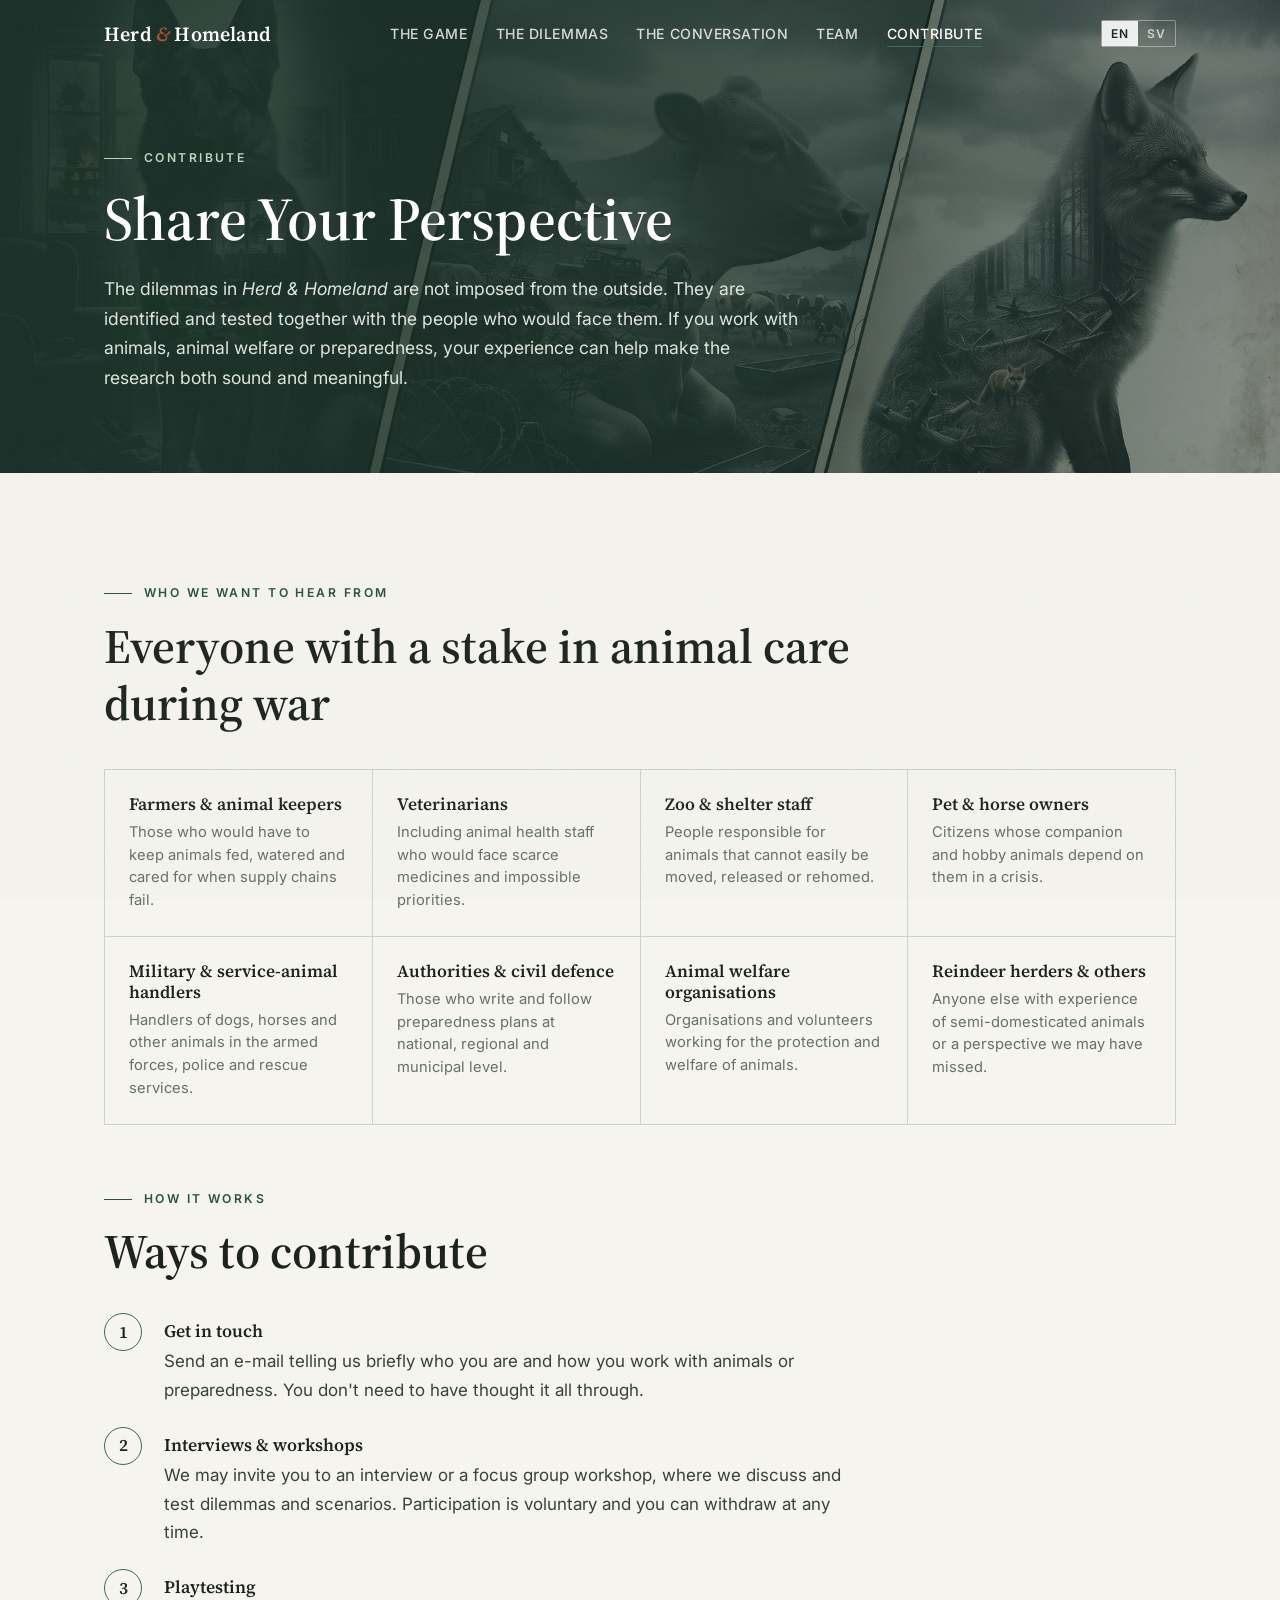
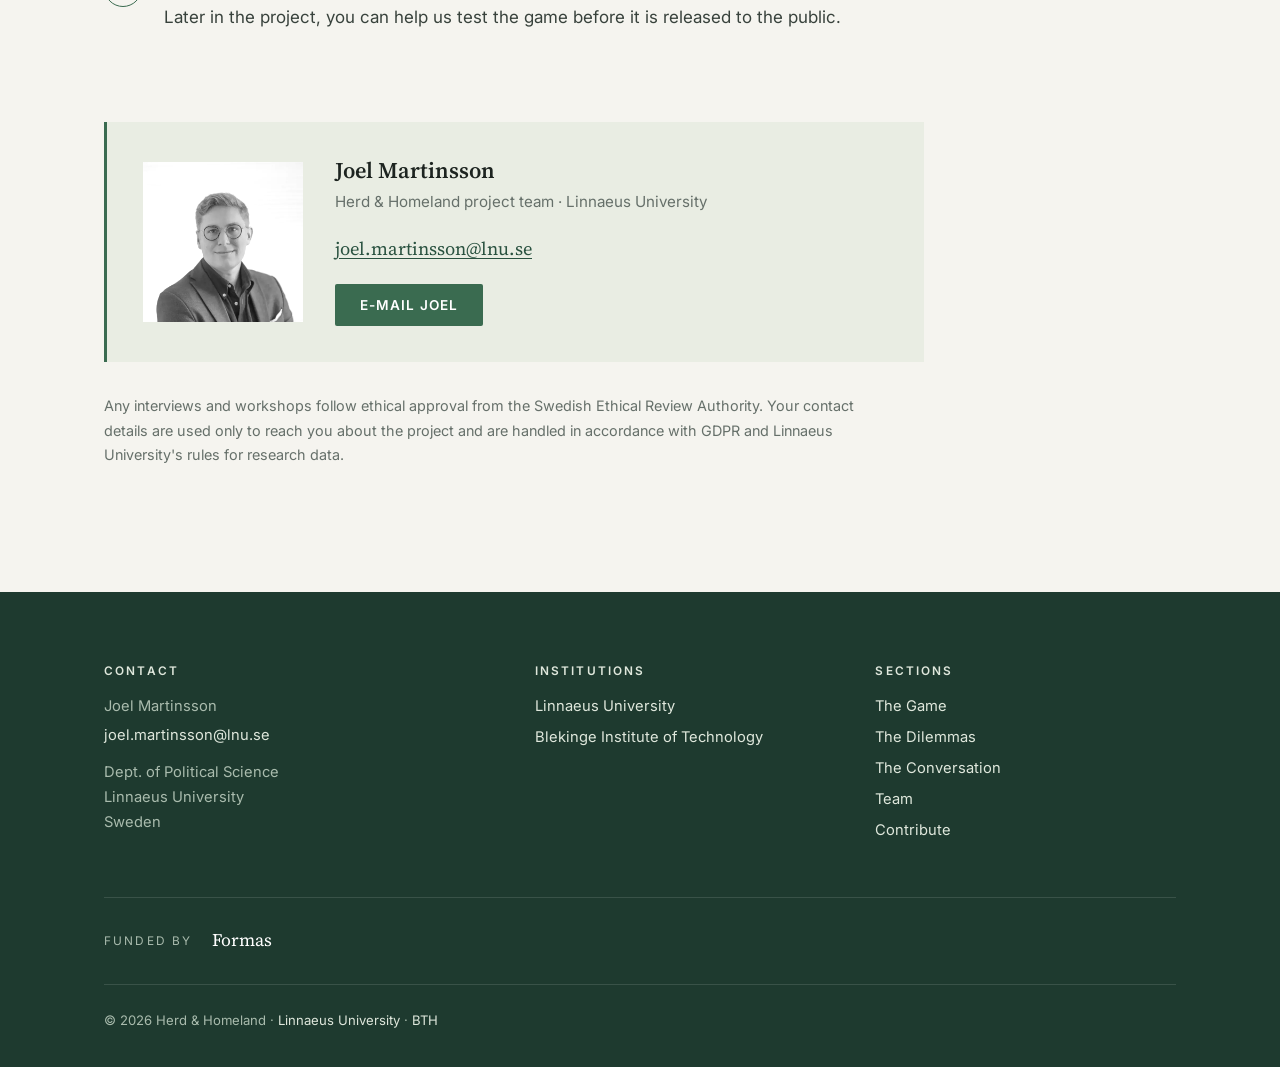
==== commit 8f82e5f6: "Game-first home page: equal project team, dilemma picture cards, making-of timeline; drop facts pane" ====
--- a/contribute.html
+++ b/contribute.html
@@ -4,7 +4,7 @@
     <meta charset="UTF-8">
     <meta name="viewport" content="width=device-width, initial-scale=1.0">
     <title>Contribute — Herd &amp; Homeland</title>
-    <meta name="description" content="Contribute your perspective to Herd &amp; Homeland, a research project on the ethical dilemmas of animal care during war. Contact PI Joel Martinsson.">
+    <meta name="description" content="Contribute your perspective to Herd &amp; Homeland, a research project on the ethical dilemmas of animal care during war. Contact Joel Martinsson.">
     <link rel="canonical" href="https://animalsinwar.com/contribute.html">
 
     <meta property="og:type" content="website">
@@ -19,7 +19,7 @@
     <link rel="preconnect" href="https://fonts.googleapis.com">
     <link rel="preconnect" href="https://fonts.gstatic.com" crossorigin>
     <link href="https://fonts.googleapis.com/css2?family=Source+Serif+4:ital,opsz,wght@0,8..60,400;0,8..60,600;1,8..60,400&family=Inter:wght@400;500;600&display=swap" rel="stylesheet">
-    <link rel="stylesheet" href="css/style.css?v=3">
+    <link rel="stylesheet" href="css/style.css?v=5">
     <link rel="icon" type="image/svg+xml" href="images/favicon.svg">
 </head>
 <body>
@@ -30,10 +30,10 @@
         <div class="nav-inner">
             <a href="index.html" class="nav-logo">Herd <span class="amp">&amp;</span> Homeland</a>
             <ul class="nav-links" id="navLinks">
-                <li><a href="index.html" data-en="Home" data-sv="Hem">Home</a></li>
-                <li><a href="index.html#about" data-en="About" data-sv="Om projektet">About</a></li>
+                <li><a href="index.html#game" data-en="The Game" data-sv="Spelet">The Game</a></li>
+                <li><a href="index.html#dilemmas" data-en="The Dilemmas" data-sv="Dilemmana">The Dilemmas</a></li>
+                <li><a href="index.html#conversation" data-en="The Conversation" data-sv="Samtalet">The Conversation</a></li>
                 <li><a href="index.html#team" data-en="Team" data-sv="Teamet">Team</a></li>
-                <li><a href="index.html#research" data-en="Research" data-sv="Forskning">Research</a></li>
                 <li><a href="contribute.html" class="active" data-en="Contribute" data-sv="Medverka">Contribute</a></li>
             </ul>
             <div class="nav-right">
@@ -110,7 +110,7 @@
                 <img src="images/joel.webp" alt="Joel Martinsson">
                 <div>
                     <h3>Joel Martinsson</h3>
-                    <p class="title" data-en="Principal Investigator · Dept. of Political Science, Linnaeus University" data-sv="Projektledare · Institutionen för statsvetenskap, Linnéuniversitetet">Principal Investigator · Dept. of Political Science, Linnaeus University</p>
+                    <p class="title" data-en="Herd &amp;amp; Homeland project team · Linnaeus University" data-sv="Projektteamet för Herd &amp;amp; Homeland · Linnéuniversitetet">Herd &amp; Homeland project team · Linnaeus University</p>
                     <p class="email"><a href="mailto:joel.martinsson@lnu.se">joel.martinsson@lnu.se</a></p>
                     <a class="btn btn-primary"
                        href="mailto:joel.martinsson@lnu.se?subject=Herd%20%26%20Homeland%20%E2%80%94%20I%20want%20to%20contribute"
@@ -144,9 +144,10 @@
                 <div class="footer-col">
                     <h4 data-en="Sections" data-sv="Sektioner">Sections</h4>
                     <ul>
-                        <li><a href="index.html#about" data-en="About" data-sv="Om projektet">About</a></li>
+                        <li><a href="index.html#game" data-en="The Game" data-sv="Spelet">The Game</a></li>
+                        <li><a href="index.html#dilemmas" data-en="The Dilemmas" data-sv="Dilemmana">The Dilemmas</a></li>
+                        <li><a href="index.html#conversation" data-en="The Conversation" data-sv="Samtalet">The Conversation</a></li>
                         <li><a href="index.html#team" data-en="Team" data-sv="Teamet">Team</a></li>
-                        <li><a href="index.html#research" data-en="Research" data-sv="Forskning">Research</a></li>
                         <li><a href="contribute.html" data-en="Contribute" data-sv="Medverka">Contribute</a></li>
                     </ul>
                 </div>
@@ -163,6 +164,6 @@
         </div>
     </footer>
 
-    <script src="js/main.js?v=1"></script>
+    <script src="js/main.js?v=3"></script>
 </body>
 </html>
--- a/css/style.css
+++ b/css/style.css
@@ -408,16 +408,15 @@
 
 /* ===== CTA BAND ===== */
 .cta-band {
-    background: var(--accent);
+    background: var(--paper-3);
     color: var(--night-text);
     padding: 90px 0;
     text-align: left;
 }
 .cta-inner { display: flex; align-items: center; justify-content: space-between; gap: 40px; }
-.cta-band h2 { color: #fff; font-size: clamp(1.7rem, 3.4vw, 2.4rem); margin-bottom: 12px; }
-.cta-band p { margin: 0; max-width: 620px; color: #e6efe8; }
-.cta-band .btn-primary { background: #fff; color: var(--accent-dark); }
-.cta-band .btn-primary:hover { background: var(--paper-2); color: var(--accent-dark); }
+.cta-band h2 { color: var(--ink); font-size: clamp(1.7rem, 3.4vw, 2.4rem); margin-bottom: 12px; }
+.cta-band p { margin: 0; max-width: 640px; color: var(--ink-2); }
+.cta-band .btn { flex: 0 0 auto; }
 
 /* ===== CONTRIBUTE PAGE ===== */
 .page-hero {
@@ -576,3 +575,248 @@
     .contact-card { padding: 26px 22px; }
     .hero-content { padding-bottom: 64px; }
 }
+
+
+/* =============================================
+   v4 — game-focused home page
+   ============================================= */
+
+.sub-heading { font-size: 1.5rem; margin: 80px 0 14px; }
+.sub-heading.light { color: #fff; }
+
+/* Aim */
+.aim { padding: 96px 0 88px; background: var(--paper); }
+.aim-statement {
+    font-family: var(--serif);
+    font-size: clamp(1.7rem, 3.6vw, 2.7rem);
+    line-height: 1.25;
+    color: var(--ink);
+    max-width: 900px;
+    margin: 0 0 64px;
+}
+.aim-steps { display: grid; grid-template-columns: repeat(3, 1fr); gap: 0; border-top: 1px solid var(--line); }
+.aim-step { padding: 32px 32px 8px 0; position: relative; }
+.aim-step + .aim-step { padding-left: 32px; border-left: 1px solid var(--line); }
+.aim-step-num {
+    display: inline-grid; place-items: center;
+    width: 36px; height: 36px; border-radius: 50%;
+    background: var(--accent); color: #fff;
+    font-family: var(--serif); font-weight: 600;
+    margin-bottom: 16px;
+}
+.aim-step h3 { font-size: 1.3rem; margin-bottom: 8px; }
+.aim-step p { margin: 0; color: var(--ink-2); font-size: .97rem; }
+
+/* Dilemma questions */
+.dilemmas { display: grid; gap: 14px; margin: 28px 0 30px; }
+.dilemma {
+    margin: 0;
+    position: relative;
+    padding: 22px 26px 22px 70px;
+    background: var(--paper);
+    border: 1px solid var(--line);
+    font-family: var(--serif);
+    font-size: 1.18rem;
+    line-height: 1.45;
+    color: var(--ink);
+}
+.dilemma::before {
+    content: '?';
+    position: absolute;
+    left: 22px; top: 50%;
+    transform: translateY(-50%);
+    width: 32px; height: 32px;
+    border-radius: 50%;
+    border: 1px solid var(--accent);
+    color: var(--accent);
+    display: grid; place-items: center;
+    font-size: 1.1rem; font-weight: 600;
+}
+
+/* Animal panels */
+.panels { display: grid; grid-template-columns: repeat(3, 1fr); gap: 20px; margin-bottom: 56px; }
+.panel { margin: 0; position: relative; aspect-ratio: 4 / 5; overflow: hidden; background: var(--night); }
+.panel img { width: 100%; height: 100%; object-fit: cover; object-position: center 22%; transition: transform 1.2s ease; }
+.panel:hover img { transform: scale(1.04); }
+.panel figcaption {
+    position: absolute; left: 0; right: 0; bottom: 0;
+    padding: 64px 24px 22px;
+    background: linear-gradient(180deg, rgba(24,48,38,0) 0%, rgba(24,48,38,.88) 70%);
+    color: #fff;
+}
+.panel-kicker { display: block; font-size: .72rem; font-weight: 600; letter-spacing: .18em; text-transform: uppercase; color: #b9d6c2; margin-bottom: 4px; }
+.panel-title { display: block; font-family: var(--serif); font-size: 1.3rem; line-height: 1.25; }
+
+.two-col { display: grid; grid-template-columns: 1fr 1fr; gap: 56px; align-items: start; }
+.two-col .lead { margin-top: 0; }
+.two-col p { color: var(--ink-2); }
+.two-col p:first-child { margin-top: 0; }
+
+.animal-tags { list-style: none; padding: 0; margin: 36px 0 0; display: flex; flex-wrap: wrap; gap: 10px; }
+.animal-tags li {
+    padding: 6px 14px;
+    border: 1px solid var(--line);
+    border-radius: 999px;
+    font-size: .86rem;
+    color: var(--ink-2);
+    background: var(--paper-2);
+}
+
+/* Game section */
+.section-green { background: var(--night); color: var(--night-text); }
+.section-green .lead { color: #fff; }
+.section-green p { color: var(--night-text); }
+.game-layout { display: grid; grid-template-columns: 1fr 1fr; gap: 64px; align-items: center; }
+.game-text p:first-child { margin-top: 0; }
+
+.game-mock {
+    background: var(--paper);
+    color: var(--ink);
+    padding: 28px;
+    border-radius: 4px;
+    box-shadow: 0 30px 60px -20px rgba(0,0,0,.45);
+    transform: rotate(.6deg);
+}
+.mock-top { display: flex; justify-content: space-between; align-items: center; gap: 12px; margin-bottom: 14px; }
+.mock-day { font-size: .74rem; font-weight: 600; letter-spacing: .14em; text-transform: uppercase; color: var(--ink-3); }
+.mock-tag { font-size: .68rem; font-weight: 600; letter-spacing: .12em; text-transform: uppercase; background: var(--rust); color: #fff; padding: 3px 9px; border-radius: 2px; }
+.mock-title { font-size: 1.55rem; margin-bottom: 8px; }
+.game-mock .mock-body { color: var(--ink-2); margin: 0 0 20px; font-size: .97rem; }
+.mock-voices { display: grid; grid-template-columns: repeat(4, 1fr); gap: 8px; margin-bottom: 20px; }
+.voice { display: flex; flex-direction: column; align-items: center; gap: 6px; text-align: center; }
+.voice-avatar {
+    width: 44px; height: 44px; border-radius: 50%;
+    background: var(--paper-3); color: var(--accent-dark);
+    display: grid; place-items: center;
+    font-family: var(--serif); font-weight: 600; font-size: 1.1rem;
+    border: 1px solid var(--line);
+}
+.voice-role { font-size: .74rem; color: var(--ink-3); line-height: 1.3; }
+.mock-choices { display: grid; gap: 8px; }
+.mock-choice {
+    display: block;
+    padding: 11px 14px;
+    border: 1px solid var(--line);
+    background: #fff;
+    font-size: .9rem;
+    color: var(--ink);
+    border-radius: 3px;
+}
+.mock-choice::before { content: '→'; color: var(--accent); margin-right: 10px; }
+.game-mock .mock-note { margin: 16px 0 0; font-size: .74rem; color: var(--ink-3); font-style: italic; }
+
+.game-method { max-width: 820px; margin: 0 0 40px; }
+
+.timeline { list-style: none; padding: 0; margin: 0; display: grid; grid-template-columns: repeat(4, 1fr); gap: 0; }
+.tl { padding: 26px 24px 0 0; border-top: 2px solid rgba(255,255,255,.18); position: relative; }
+.tl::before {
+    content: ''; position: absolute; top: -8px; left: 0;
+    width: 14px; height: 14px; border-radius: 50%;
+    background: var(--night); border: 2px solid rgba(255,255,255,.4);
+}
+.tl.current { border-top-color: #9cc5a9; }
+.tl.current::before { background: #9cc5a9; border-color: #9cc5a9; box-shadow: 0 0 0 5px rgba(156,197,169,.25); }
+.tl-time { font-size: .76rem; letter-spacing: .08em; color: var(--night-muted); }
+.tl-badge { margin-left: 8px; font-size: .66rem; font-weight: 600; letter-spacing: .12em; text-transform: uppercase; background: #9cc5a9; color: var(--night); padding: 2px 8px; border-radius: 2px; }
+.tl h4 { color: #fff; font-size: 1.12rem; margin: 6px 0 6px; }
+.tl p { margin: 0; font-size: .9rem; color: var(--night-muted); line-height: 1.55; }
+
+/* Conversation */
+.uses { display: grid; grid-template-columns: repeat(3, 1fr); gap: 24px; }
+.use { background: var(--paper-2); padding: 32px 28px; border-top: 3px solid var(--accent); }
+.use-icon { color: var(--accent); margin-bottom: 18px; }
+.use h3 { font-size: 1.22rem; margin-bottom: 10px; }
+.use p { margin: 0; color: var(--ink-2); font-size: .96rem; }
+.pull-quote { margin: 72px auto 0; max-width: 820px; text-align: center; }
+.pull-quote p {
+    font-family: var(--serif); font-style: italic;
+    font-size: clamp(1.3rem, 2.6vw, 1.75rem); line-height: 1.45;
+    color: var(--accent-dark); margin: 0;
+}
+.pull-quote::before { content: ''; display: block; width: 48px; height: 2px; background: var(--rust); margin: 0 auto 28px; }
+
+/* Footer extras */
+.footer-logo { font-family: var(--serif); font-size: 1.5rem; color: #fff; margin-bottom: 10px; }
+.footer-logo .amp { color: #d9774c; font-style: italic; }
+.funder-divider { width: 1px; height: 22px; background: rgba(255,255,255,.2); }
+.inst-name { color: var(--night-text); font-size: .9rem; }
+
+@media (max-width: 1000px) {
+    .game-layout { grid-template-columns: 1fr; gap: 48px; }
+    .game-mock { transform: none; }
+    .timeline { grid-template-columns: 1fr 1fr; row-gap: 36px; }
+    .uses { grid-template-columns: 1fr; }
+}
+@media (max-width: 820px) {
+    .aim-steps { grid-template-columns: 1fr; }
+    .aim-step, .aim-step + .aim-step { padding: 26px 0 0; border-left: 0; }
+    .aim-step + .aim-step { border-top: 1px solid var(--line); margin-top: 26px; }
+    .panels { grid-template-columns: 1fr; }
+    .panel { aspect-ratio: 16 / 11; }
+    .two-col { grid-template-columns: 1fr; gap: 0; }
+}
+@media (max-width: 600px) {
+    .aim { padding: 72px 0 64px; }
+    .timeline { grid-template-columns: 1fr; }
+    .dilemma { padding: 18px 18px 18px 60px; font-size: 1.06rem; }
+    .dilemma::before { left: 16px; }
+    .game-mock { padding: 22px 18px; }
+    .mock-voices { grid-template-columns: repeat(2, 1fr); row-gap: 14px; }
+    .funder-divider { display: none; }
+}
+
+/* =============================================
+   v5 — game-first home page
+   ============================================= */
+.game-layout { align-items: start; }
+.features { list-style: none; padding: 0; margin: 32px 0 0; display: grid; grid-template-columns: 1fr 1fr; gap: 26px 32px; }
+.features li { border-top: 1px solid rgba(255,255,255,.2); padding-top: 16px; }
+.features h3 { color: #fff; font-size: 1.1rem; margin-bottom: 6px; }
+.features h3::before { content: ''; display: inline-block; width: 8px; height: 8px; border-radius: 50%; background: #9cc5a9; margin-right: 10px; vertical-align: 2px; }
+.section-green .features p { margin: 0; font-size: .93rem; color: var(--night-muted); line-height: 1.6; }
+
+/* Dilemma picture cards */
+.qcards { display: grid; grid-template-columns: repeat(3, 1fr); gap: 24px; }
+.qcard { margin: 0; background: var(--paper-2); display: flex; flex-direction: column; }
+.qcard-img { aspect-ratio: 4 / 3; overflow: hidden; background: var(--night); }
+.qcard-img img { width: 100%; height: 100%; object-fit: cover; object-position: center 22%; transition: transform 1.2s ease; }
+.qcard:hover .qcard-img img { transform: scale(1.04); }
+.qcard figcaption {
+    position: relative;
+    padding: 26px 26px 30px;
+    font-family: var(--serif);
+    font-size: 1.2rem;
+    line-height: 1.42;
+    color: var(--ink);
+    border-top: 3px solid var(--accent);
+}
+.qcard figcaption::before {
+    content: '?';
+    position: absolute; top: -21px; right: 22px;
+    width: 38px; height: 38px; border-radius: 50%;
+    background: var(--accent); color: #fff;
+    display: grid; place-items: center;
+    font-size: 1.15rem; font-weight: 600;
+}
+.dilemmas-outro { max-width: 760px; margin: 48px 0 0; font-family: var(--serif); font-size: 1.2rem; line-height: 1.55; color: var(--ink-2); }
+
+/* Light timeline */
+.steps { list-style: none; padding: 0; margin: 0; display: grid; grid-template-columns: repeat(4, 1fr); }
+.step { padding: 26px 24px 0 0; border-top: 2px solid var(--line); position: relative; }
+.step::before { content: ''; position: absolute; top: -8px; left: 0; width: 14px; height: 14px; border-radius: 50%; background: var(--paper-2); border: 2px solid var(--line); }
+.step.current { border-top-color: var(--accent); }
+.step.current::before { background: var(--accent); border-color: var(--accent); box-shadow: 0 0 0 5px rgba(58,107,80,.2); }
+.step-time { font-size: .76rem; letter-spacing: .08em; color: var(--ink-3); }
+.step .tl-badge { background: var(--accent); color: #fff; }
+.step h4 { font-size: 1.15rem; margin: 6px 0; }
+.step p { margin: 0; font-size: .92rem; color: var(--ink-2); line-height: 1.55; }
+
+@media (max-width: 1000px) {
+    .qcards { grid-template-columns: 1fr; max-width: 560px; }
+    .qcard-img { aspect-ratio: 16 / 9; }
+    .steps { grid-template-columns: 1fr 1fr; row-gap: 36px; }
+}
+@media (max-width: 600px) {
+    .features { grid-template-columns: 1fr; }
+    .steps { grid-template-columns: 1fr; }
+}
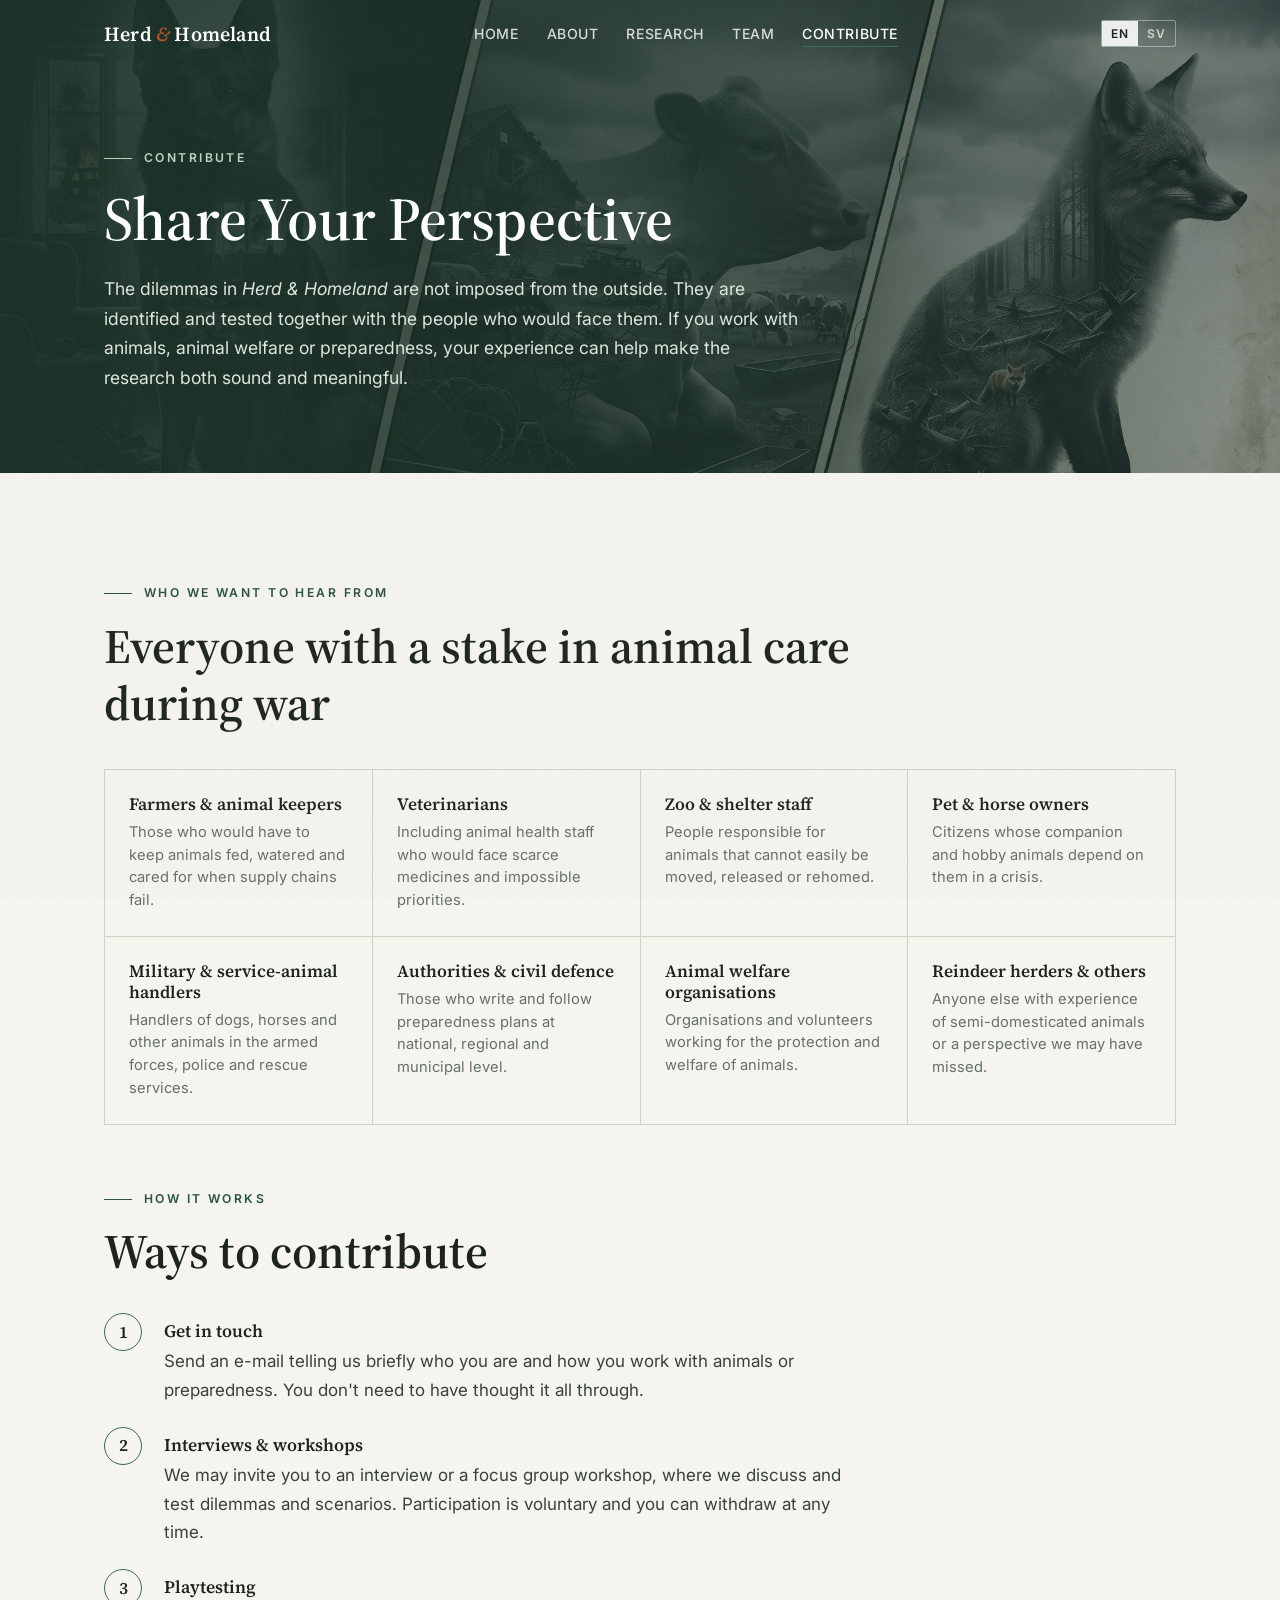
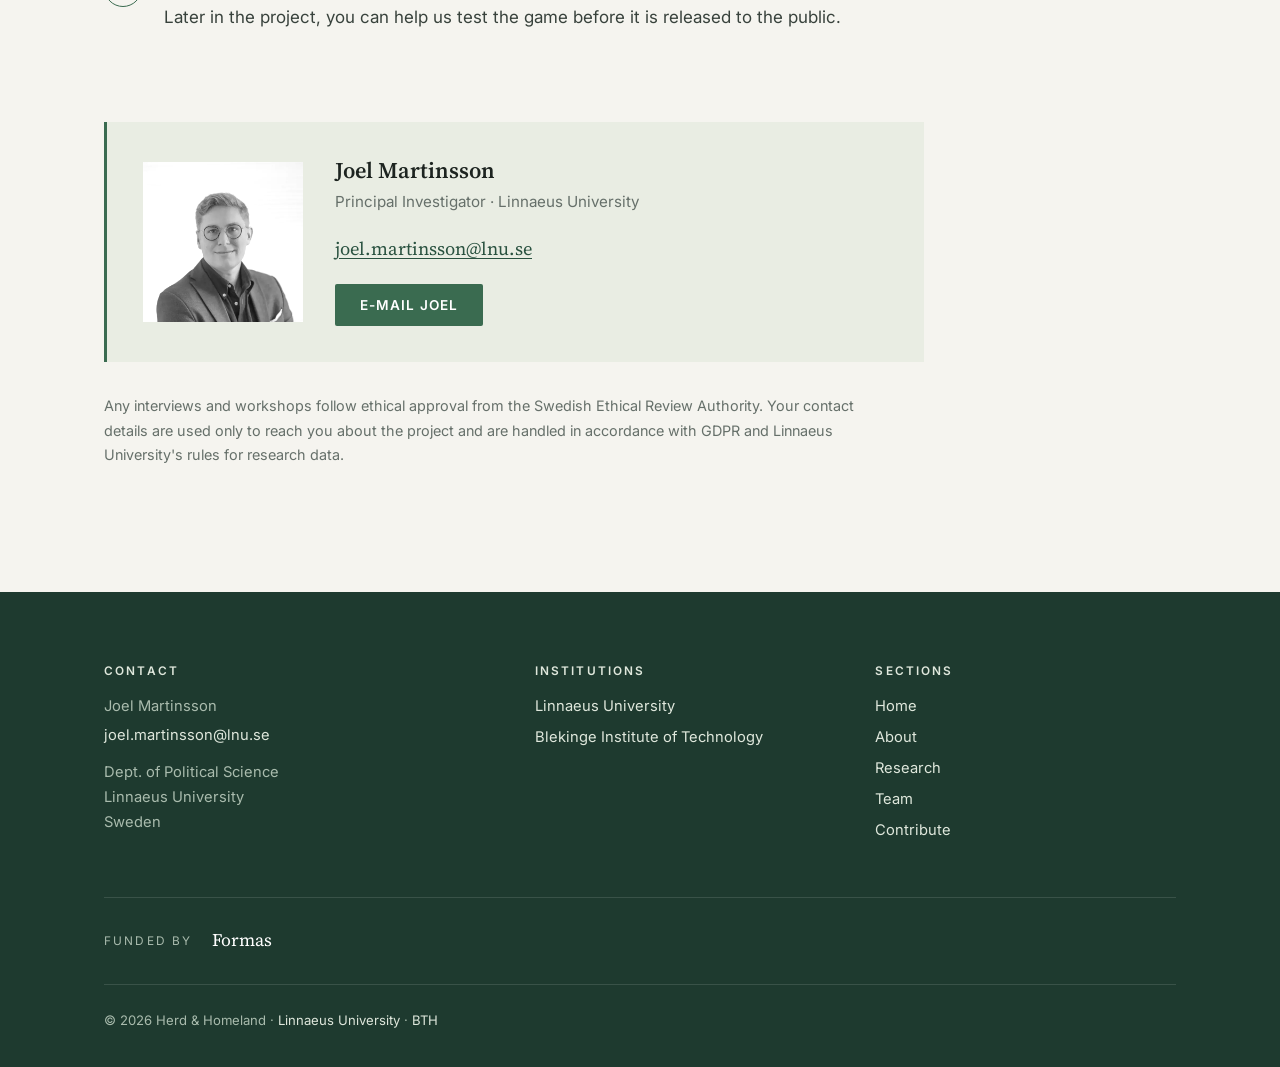
==== commit a6258e4e: "Restructure site like Saving of Swedovia: About (aim + game), Research (dilemmas, outcomes, phases, " ====
--- a/contribute.html
+++ b/contribute.html
@@ -19,7 +19,7 @@
     <link rel="preconnect" href="https://fonts.googleapis.com">
     <link rel="preconnect" href="https://fonts.gstatic.com" crossorigin>
     <link href="https://fonts.googleapis.com/css2?family=Source+Serif+4:ital,opsz,wght@0,8..60,400;0,8..60,600;1,8..60,400&family=Inter:wght@400;500;600&display=swap" rel="stylesheet">
-    <link rel="stylesheet" href="css/style.css?v=5">
+    <link rel="stylesheet" href="css/style.css?v=6">
     <link rel="icon" type="image/svg+xml" href="images/favicon.svg">
 </head>
 <body>
@@ -30,9 +30,9 @@
         <div class="nav-inner">
             <a href="index.html" class="nav-logo">Herd <span class="amp">&amp;</span> Homeland</a>
             <ul class="nav-links" id="navLinks">
-                <li><a href="index.html#game" data-en="The Game" data-sv="Spelet">The Game</a></li>
-                <li><a href="index.html#dilemmas" data-en="The Dilemmas" data-sv="Dilemmana">The Dilemmas</a></li>
-                <li><a href="index.html#conversation" data-en="The Conversation" data-sv="Samtalet">The Conversation</a></li>
+                <li><a href="index.html" data-en="Home" data-sv="Hem">Home</a></li>
+                <li><a href="index.html#about" data-en="About" data-sv="Om projektet">About</a></li>
+                <li><a href="index.html#research" data-en="Research" data-sv="Forskning">Research</a></li>
                 <li><a href="index.html#team" data-en="Team" data-sv="Teamet">Team</a></li>
                 <li><a href="contribute.html" class="active" data-en="Contribute" data-sv="Medverka">Contribute</a></li>
             </ul>
@@ -110,7 +110,7 @@
                 <img src="images/joel.webp" alt="Joel Martinsson">
                 <div>
                     <h3>Joel Martinsson</h3>
-                    <p class="title" data-en="Herd &amp;amp; Homeland project team · Linnaeus University" data-sv="Projektteamet för Herd &amp;amp; Homeland · Linnéuniversitetet">Herd &amp; Homeland project team · Linnaeus University</p>
+                    <p class="title" data-en="Principal Investigator · Linnaeus University" data-sv="Projektledare · Linnéuniversitetet">Principal Investigator · Linnaeus University</p>
                     <p class="email"><a href="mailto:joel.martinsson@lnu.se">joel.martinsson@lnu.se</a></p>
                     <a class="btn btn-primary"
                        href="mailto:joel.martinsson@lnu.se?subject=Herd%20%26%20Homeland%20%E2%80%94%20I%20want%20to%20contribute"
@@ -144,9 +144,9 @@
                 <div class="footer-col">
                     <h4 data-en="Sections" data-sv="Sektioner">Sections</h4>
                     <ul>
-                        <li><a href="index.html#game" data-en="The Game" data-sv="Spelet">The Game</a></li>
-                        <li><a href="index.html#dilemmas" data-en="The Dilemmas" data-sv="Dilemmana">The Dilemmas</a></li>
-                        <li><a href="index.html#conversation" data-en="The Conversation" data-sv="Samtalet">The Conversation</a></li>
+                        <li><a href="index.html" data-en="Home" data-sv="Hem">Home</a></li>
+                        <li><a href="index.html#about" data-en="About" data-sv="Om projektet">About</a></li>
+                        <li><a href="index.html#research" data-en="Research" data-sv="Forskning">Research</a></li>
                         <li><a href="index.html#team" data-en="Team" data-sv="Teamet">Team</a></li>
                         <li><a href="contribute.html" data-en="Contribute" data-sv="Medverka">Contribute</a></li>
                     </ul>
@@ -164,6 +164,6 @@
         </div>
     </footer>
 
-    <script src="js/main.js?v=3"></script>
+    <script src="js/main.js?v=4"></script>
 </body>
 </html>
--- a/css/style.css
+++ b/css/style.css
@@ -820,3 +820,26 @@
     .features { grid-template-columns: 1fr; }
     .steps { grid-template-columns: 1fr; }
 }
+
+/* =============================================
+   v6 — Swedovia-style structure
+   ============================================= */
+.hero-launch {
+    display: inline-block;
+    margin: -10px 0 28px;
+    font-size: .8rem; font-weight: 600; letter-spacing: .16em; text-transform: uppercase;
+    color: #b9d6c2;
+    border-left: 2px solid var(--rust);
+    padding-left: 12px;
+}
+.aim-box { margin-top: 64px; padding-top: 48px; border-top: 1px solid var(--line); }
+.aim-box > h3 { font-size: .76rem; font-family: var(--sans); font-weight: 600; letter-spacing: .2em; text-transform: uppercase; color: var(--accent-dark); margin-bottom: 14px; }
+.aim-box .aim-statement { margin-bottom: 48px; }
+.sub-heading:first-of-type { margin-top: 56px; }
+.sub-intro { max-width: 760px; color: var(--ink-2); margin: 0 0 32px; }
+#research .research-card { background: var(--paper); }
+#research .qcard { background: var(--paper); }
+.research-contact { margin-top: 72px; max-width: none; background: var(--paper); align-items: start; }
+.research-contact h3 { font-size: 1.5rem; margin-bottom: 10px; }
+.research-contact .title { font-size: 1rem; color: var(--ink-2); max-width: 680px; }
+.contact-buttons { display: flex; flex-wrap: wrap; gap: 12px; }
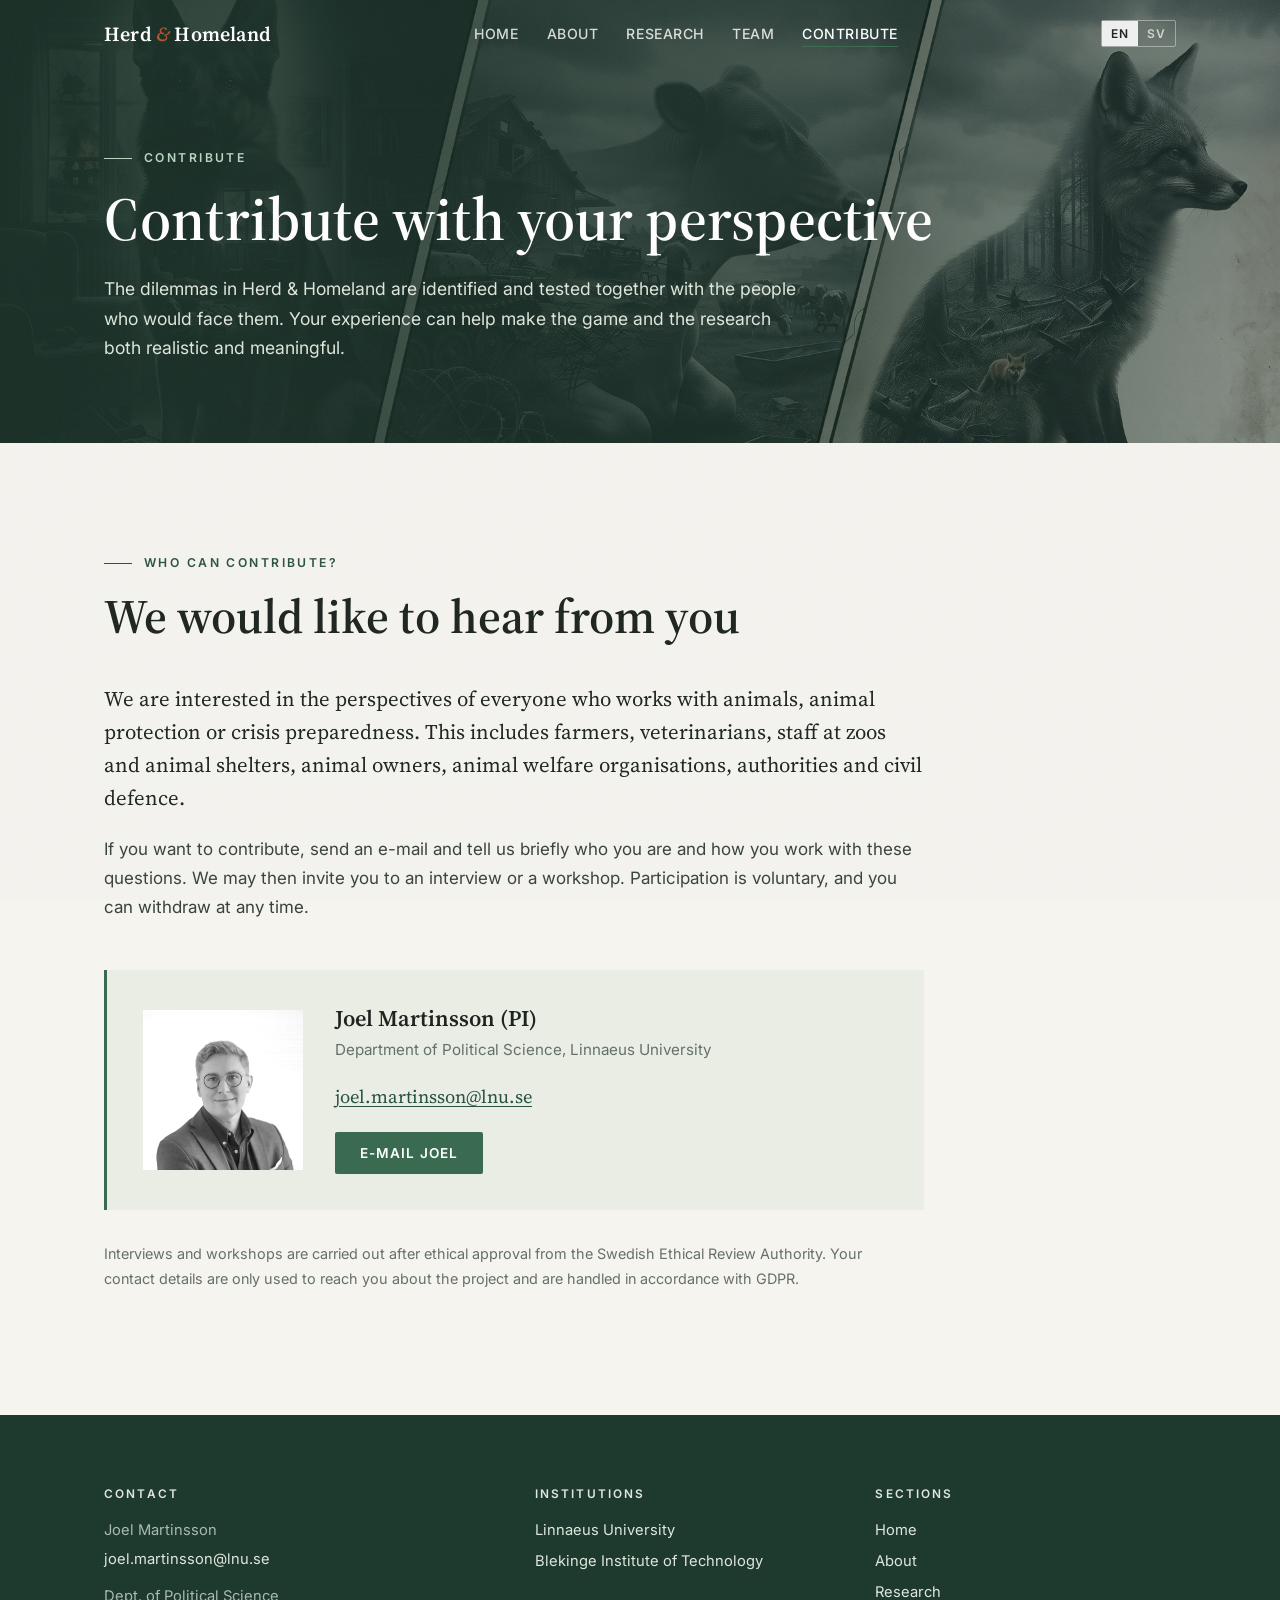
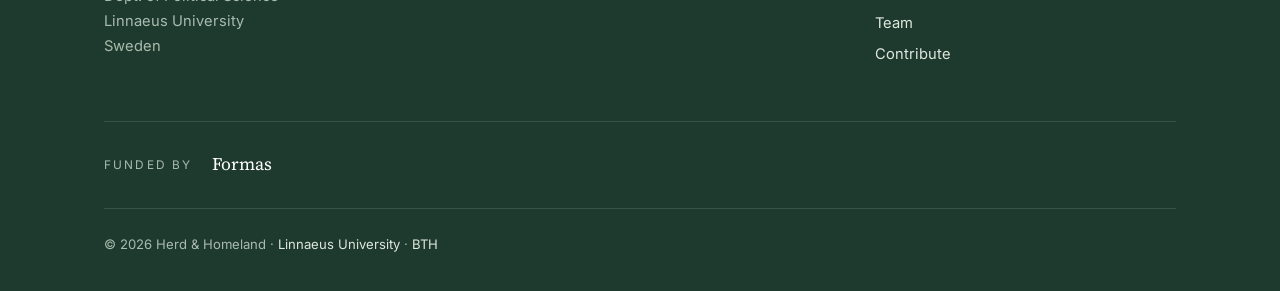
==== commit 9f273f3e: "Simplify text in Swedovia style, remove game section, PI first in research team, Ronja at BTH, no em" ====
--- a/contribute.html
+++ b/contribute.html
@@ -3,13 +3,13 @@
 <head>
     <meta charset="UTF-8">
     <meta name="viewport" content="width=device-width, initial-scale=1.0">
-    <title>Contribute — Herd &amp; Homeland</title>
+    <title>Contribute | Herd &amp; Homeland</title>
     <meta name="description" content="Contribute your perspective to Herd &amp; Homeland, a research project on the ethical dilemmas of animal care during war. Contact Joel Martinsson.">
     <link rel="canonical" href="https://animalsinwar.com/contribute.html">
 
     <meta property="og:type" content="website">
     <meta property="og:url" content="https://animalsinwar.com/contribute.html">
-    <meta property="og:title" content="Contribute — Herd &amp; Homeland">
+    <meta property="og:title" content="Contribute | Herd &amp; Homeland">
     <meta property="og:description" content="Do you work with animals or preparedness? Share your perspective with the Herd &amp; Homeland research project.">
     <meta property="og:image" content="https://animalsinwar.com/images/og-image.jpg">
     <meta property="og:site_name" content="Herd &amp; Homeland">
@@ -19,11 +19,11 @@
     <link rel="preconnect" href="https://fonts.googleapis.com">
     <link rel="preconnect" href="https://fonts.gstatic.com" crossorigin>
     <link href="https://fonts.googleapis.com/css2?family=Source+Serif+4:ital,opsz,wght@0,8..60,400;0,8..60,600;1,8..60,400&family=Inter:wght@400;500;600&display=swap" rel="stylesheet">
-    <link rel="stylesheet" href="css/style.css?v=6">
+    <link rel="stylesheet" href="css/style.css?v=7">
     <link rel="icon" type="image/svg+xml" href="images/favicon.svg">
 </head>
 <body>
-    <span hidden data-en-title="Contribute — Herd &amp; Homeland" data-sv-title="Medverka — Herd &amp; Homeland"></span>
+    <span hidden data-en-title="Contribute | Herd &amp; Homeland" data-sv-title="Medverka | Herd &amp; Homeland"></span>
 
     <!-- ===== NAVIGATION ===== -->
     <nav class="navbar" id="navbar">
@@ -52,75 +52,35 @@
     <header class="page-hero">
         <div class="container">
             <div class="section-eyebrow light" data-en="Contribute" data-sv="Medverka">Contribute</div>
-            <h1 data-en="Share Your Perspective" data-sv="Dela ditt perspektiv">Share Your Perspective</h1>
-            <p data-en="The dilemmas in &lt;em&gt;Herd &amp;amp; Homeland&lt;/em&gt; are not imposed from the outside. They are identified and tested together with the people who would face them. If you work with animals, animal welfare or preparedness, your experience can help make the research both sound and meaningful." data-sv="Dilemmana i &lt;em&gt;Herd &amp;amp; Homeland&lt;/em&gt; ska inte formuleras utifrån. De tas fram och prövas tillsammans med de människor som skulle ställas inför dem. Om du arbetar med djur, djurskydd eller beredskap kan dina erfarenheter göra forskningen både stabil och meningsfull.">The dilemmas in <em>Herd &amp; Homeland</em> are not imposed from the outside. They are identified and tested together with the people who would face them. If you work with animals, animal welfare or preparedness, your experience can help make the research both sound and meaningful.</p>
+            <h1 data-en="Contribute with your perspective" data-sv="Bidra med ditt perspektiv">Contribute with your perspective</h1>
+            <p data-en="The dilemmas in Herd &amp;amp; Homeland are identified and tested together with the people who would face them. Your experience can help make the game and the research both realistic and meaningful." data-sv="Dilemmana i Herd &amp;amp; Homeland identifieras och prövas tillsammans med de människor som skulle ställas inför dem. Dina erfarenheter kan göra spelet och forskningen både verklighetstrogna och meningsfulla.">The dilemmas in Herd &amp; Homeland are identified and tested together with the people who would face them. Your experience can help make the game and the research both realistic and meaningful.</p>
         </div>
     </header>
 
-    <!-- ===== WHO ===== -->
     <section class="section">
         <div class="container">
-            <div class="section-eyebrow" data-en="Who we want to hear from" data-sv="Vilka vi vill höra från">Who we want to hear from</div>
-            <h2 class="section-heading" data-en="Everyone with a stake in animal care during war" data-sv="Alla som berörs av djuromsorg i krig">Everyone with a stake in animal care during war</h2>
-
-            <div class="who-grid">
-                <div class="who">
-                    <h3 data-en="Farmers &amp; animal keepers" data-sv="Lantbrukare &amp; djurhållare">Farmers &amp; animal keepers</h3>
-                    <p data-en="Those who would have to keep animals fed, watered and cared for when supply chains fail." data-sv="De som skulle behöva hålla djuren utfodrade och omhändertagna när försörjningskedjorna brister.">Those who would have to keep animals fed, watered and cared for when supply chains fail.</p>
-                </div>
-                <div class="who">
-                    <h3 data-en="Veterinarians" data-sv="Veterinärer">Veterinarians</h3>
-                    <p data-en="Including animal health staff who would face scarce medicines and impossible priorities." data-sv="Även djurhälsopersonal som skulle möta brist på läkemedel och omöjliga prioriteringar.">Including animal health staff who would face scarce medicines and impossible priorities.</p>
-                </div>
-                <div class="who">
-                    <h3 data-en="Zoo &amp; shelter staff" data-sv="Personal på djurparker &amp; djurhem">Zoo &amp; shelter staff</h3>
-                    <p data-en="People responsible for animals that cannot easily be moved, released or rehomed." data-sv="Personer som ansvarar för djur som inte enkelt kan flyttas, släppas eller omplaceras.">People responsible for animals that cannot easily be moved, released or rehomed.</p>
-                </div>
-                <div class="who">
-                    <h3 data-en="Pet &amp; horse owners" data-sv="Sällskapsdjurs- &amp; hästägare">Pet &amp; horse owners</h3>
-                    <p data-en="Citizens whose companion and hobby animals depend on them in a crisis." data-sv="Medborgare vars sällskaps- och hobbydjur är beroende av dem i en kris.">Citizens whose companion and hobby animals depend on them in a crisis.</p>
-                </div>
-                <div class="who">
-                    <h3 data-en="Military &amp; service-animal handlers" data-sv="Förare av tjänstedjur">Military &amp; service-animal handlers</h3>
-                    <p data-en="Handlers of dogs, horses and other animals in the armed forces, police and rescue services." data-sv="Förare av hundar, hästar och andra djur inom försvarsmakten, polisen och räddningstjänsten.">Handlers of dogs, horses and other animals in the armed forces, police and rescue services.</p>
-                </div>
-                <div class="who">
-                    <h3 data-en="Authorities &amp; civil defence" data-sv="Myndigheter &amp; civilförsvar">Authorities &amp; civil defence</h3>
-                    <p data-en="Those who write and follow preparedness plans at national, regional and municipal level." data-sv="De som skriver och följer beredskapsplaner på nationell, regional och kommunal nivå.">Those who write and follow preparedness plans at national, regional and municipal level.</p>
-                </div>
-                <div class="who">
-                    <h3 data-en="Animal welfare organisations" data-sv="Djurskyddsorganisationer">Animal welfare organisations</h3>
-                    <p data-en="Organisations and volunteers working for the protection and welfare of animals." data-sv="Organisationer och volontärer som arbetar för djurens skydd och välfärd.">Organisations and volunteers working for the protection and welfare of animals.</p>
-                </div>
-                <div class="who">
-                    <h3 data-en="Reindeer herders &amp; others" data-sv="Renskötare &amp; andra">Reindeer herders &amp; others</h3>
-                    <p data-en="Anyone else with experience of semi-domesticated animals or a perspective we may have missed." data-sv="Alla andra med erfarenhet av halvdomesticerade djur eller ett perspektiv vi kan ha missat.">Anyone else with experience of semi-domesticated animals or a perspective we may have missed.</p>
-                </div>
+            <div class="section-eyebrow" data-en="Who can contribute?" data-sv="Vem kan bidra?">Who can contribute?</div>
+            <h2 class="section-heading" data-en="We would like to hear from you" data-sv="Vi vill gärna höra från dig">We would like to hear from you</h2>
+            <div class="about-content">
+                <p class="lead" data-en="We are interested in the perspectives of everyone who works with animals, animal protection or crisis preparedness. This includes farmers, veterinarians, staff at zoos and animal shelters, animal owners, animal welfare organisations, authorities and civil defence." data-sv="Vi är intresserade av perspektiven hos alla som arbetar med djur, djurskydd eller krisberedskap. Det kan vara lantbrukare, veterinärer, personal på djurparker och djurhem, djurägare, djurskyddsorganisationer, myndigheter och civilförsvaret.">We are interested in the perspectives of everyone who works with animals, animal protection or crisis preparedness. This includes farmers, veterinarians, staff at zoos and animal shelters, animal owners, animal welfare organisations, authorities and civil defence.</p>
+                <p data-en="If you want to contribute, send an e-mail and tell us briefly who you are and how you work with these questions. We may then invite you to an interview or a workshop. Participation is voluntary, and you can withdraw at any time." data-sv="Om du vill bidra kan du skicka ett mejl och kort berätta vem du är och hur du arbetar med dessa frågor. Vi kan sedan bjuda in dig till en intervju eller en workshop. Deltagandet är frivilligt och du kan när som helst avbryta.">If you want to contribute, send an e-mail and tell us briefly who you are and how you work with these questions. We may then invite you to an interview or a workshop. Participation is voluntary, and you can withdraw at any time.</p>
             </div>
 
-            <div class="section-eyebrow" data-en="How it works" data-sv="Så går det till">How it works</div>
-            <h2 class="section-heading" data-en="Ways to contribute" data-sv="Sätt att bidra">Ways to contribute</h2>
-            <ol class="how-list">
-                <li data-en="&lt;strong&gt;Get in touch&lt;/strong&gt;Send an e-mail telling us briefly who you are and how you work with animals or preparedness. You don't need to have thought it all through." data-sv="&lt;strong&gt;Hör av dig&lt;/strong&gt;Skicka ett e-postmeddelande och berätta kort vem du är och hur du arbetar med djur eller beredskap. Du behöver inte ha tänkt igenom allt."><strong>Get in touch</strong>Send an e-mail telling us briefly who you are and how you work with animals or preparedness. You don't need to have thought it all through.</li>
-                <li data-en="&lt;strong&gt;Interviews &amp;amp; workshops&lt;/strong&gt;We may invite you to an interview or a focus group workshop, where we discuss and test dilemmas and scenarios. Participation is voluntary and you can withdraw at any time." data-sv="&lt;strong&gt;Intervjuer &amp;amp; workshops&lt;/strong&gt;Vi kan bjuda in dig till en intervju eller en fokusgruppsworkshop där vi diskuterar och prövar dilemman och scenarier. Deltagandet är frivilligt och du kan avbryta när som helst."><strong>Interviews &amp; workshops</strong>We may invite you to an interview or a focus group workshop, where we discuss and test dilemmas and scenarios. Participation is voluntary and you can withdraw at any time.</li>
-                <li data-en="&lt;strong&gt;Playtesting&lt;/strong&gt;Later in the project, you can help us test the game before it is released to the public." data-sv="&lt;strong&gt;Speltester&lt;/strong&gt;Senare i projektet kan du hjälpa oss att testa spelet innan det släpps för allmänheten."><strong>Playtesting</strong>Later in the project, you can help us test the game before it is released to the public.</li>
-            </ol>
-
-            <div class="contact-card">
+            <div class="contact-card" style="margin-top:48px">
                 <img src="images/joel.webp" alt="Joel Martinsson">
                 <div>
-                    <h3>Joel Martinsson</h3>
-                    <p class="title" data-en="Principal Investigator · Linnaeus University" data-sv="Projektledare · Linnéuniversitetet">Principal Investigator · Linnaeus University</p>
+                    <h3>Joel Martinsson (PI)</h3>
+                    <p class="title" data-en="Department of Political Science, Linnaeus University" data-sv="Institutionen för statsvetenskap, Linnéuniversitetet">Department of Political Science, Linnaeus University</p>
                     <p class="email"><a href="mailto:joel.martinsson@lnu.se">joel.martinsson@lnu.se</a></p>
                     <a class="btn btn-primary"
-                       href="mailto:joel.martinsson@lnu.se?subject=Herd%20%26%20Homeland%20%E2%80%94%20I%20want%20to%20contribute"
-                       data-en-href="mailto:joel.martinsson@lnu.se?subject=Herd%20%26%20Homeland%20%E2%80%94%20I%20want%20to%20contribute"
-                       data-sv-href="mailto:joel.martinsson@lnu.se?subject=Herd%20%26%20Homeland%20%E2%80%94%20Jag%20vill%20medverka"
+                       href="mailto:joel.martinsson@lnu.se?subject=Herd%20%26%20Homeland%3A%20I%20want%20to%20contribute"
+                       data-en-href="mailto:joel.martinsson@lnu.se?subject=Herd%20%26%20Homeland%3A%20I%20want%20to%20contribute"
+                       data-sv-href="mailto:joel.martinsson@lnu.se?subject=Herd%20%26%20Homeland%3A%20Jag%20vill%20bidra"
                        data-en="E-mail Joel" data-sv="Mejla Joel">E-mail Joel</a>
                 </div>
             </div>
 
-            <p class="contact-note" data-en="Any interviews and workshops follow ethical approval from the Swedish Ethical Review Authority. Your contact details are used only to reach you about the project and are handled in accordance with GDPR and Linnaeus University's rules for research data." data-sv="Eventuella intervjuer och workshops genomförs efter etikgodkännande från Etikprövningsmyndigheten. Dina kontaktuppgifter används endast för att nå dig om projektet och hanteras i enlighet med GDPR och Linnéuniversitetets regler för forskningsdata.">Any interviews and workshops follow ethical approval from the Swedish Ethical Review Authority. Your contact details are used only to reach you about the project and are handled in accordance with GDPR and Linnaeus University's rules for research data.</p>
+            <p class="contact-note" data-en="Interviews and workshops are carried out after ethical approval from the Swedish Ethical Review Authority. Your contact details are only used to reach you about the project and are handled in accordance with GDPR." data-sv="Intervjuer och workshops genomförs efter etikgodkännande från Etikprövningsmyndigheten. Dina kontaktuppgifter används endast för att nå dig om projektet och hanteras i enlighet med GDPR.">Interviews and workshops are carried out after ethical approval from the Swedish Ethical Review Authority. Your contact details are only used to reach you about the project and are handled in accordance with GDPR.</p>
         </div>
     </section>
 
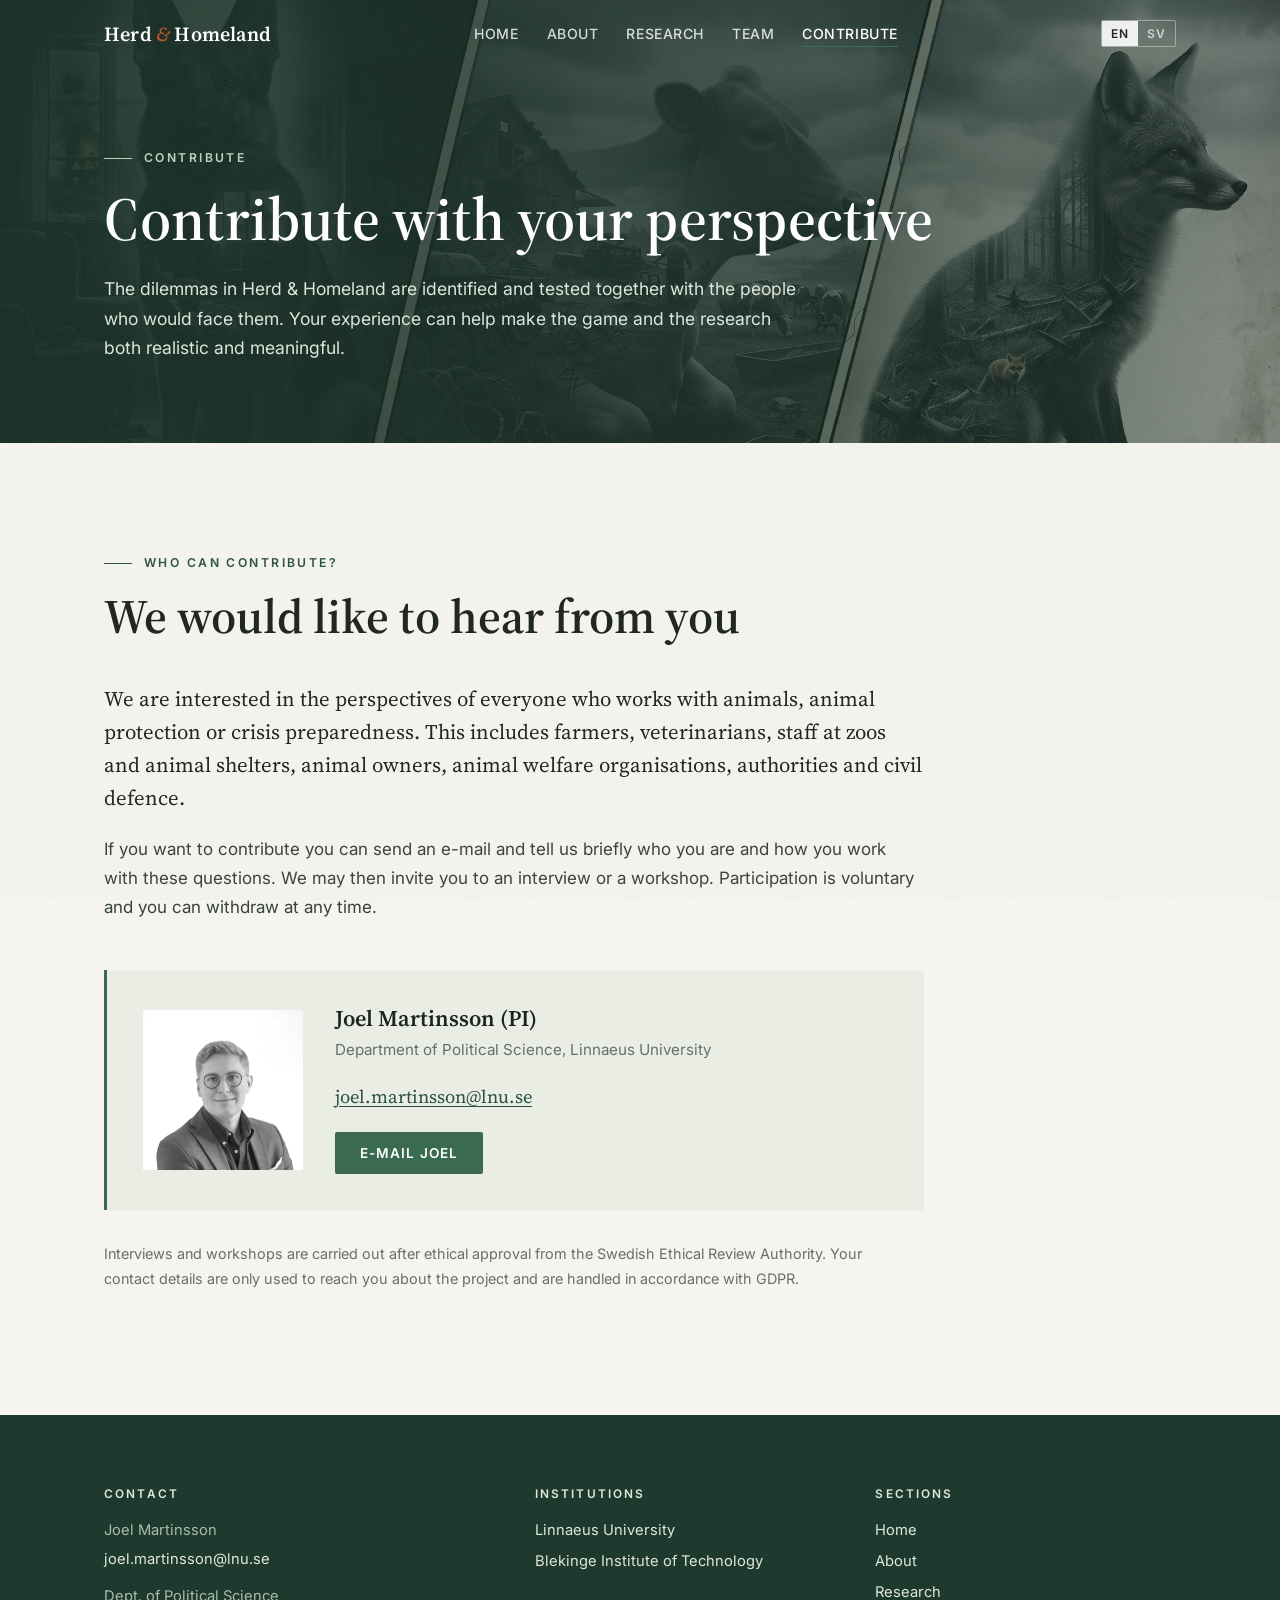
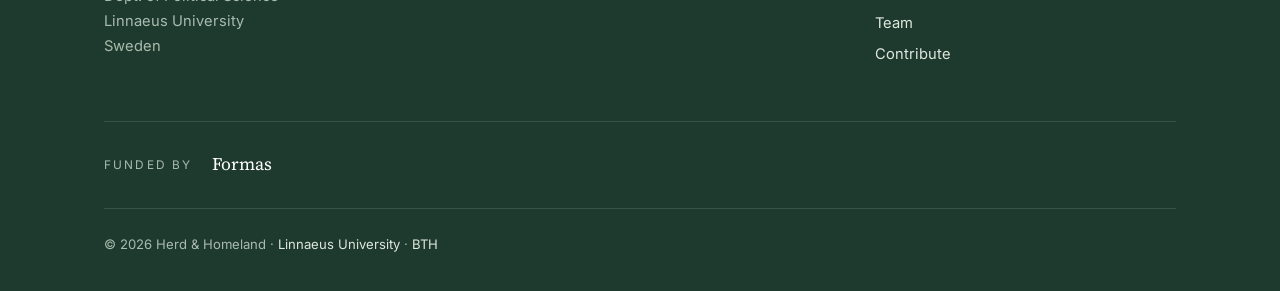
==== commit 6ac41d27: "Fewer commas, rename first step to Identify Dilemmas & Ethical Challenges, update phase dates, remov" ====
--- a/contribute.html
+++ b/contribute.html
@@ -63,7 +63,7 @@
             <h2 class="section-heading" data-en="We would like to hear from you" data-sv="Vi vill gärna höra från dig">We would like to hear from you</h2>
             <div class="about-content">
                 <p class="lead" data-en="We are interested in the perspectives of everyone who works with animals, animal protection or crisis preparedness. This includes farmers, veterinarians, staff at zoos and animal shelters, animal owners, animal welfare organisations, authorities and civil defence." data-sv="Vi är intresserade av perspektiven hos alla som arbetar med djur, djurskydd eller krisberedskap. Det kan vara lantbrukare, veterinärer, personal på djurparker och djurhem, djurägare, djurskyddsorganisationer, myndigheter och civilförsvaret.">We are interested in the perspectives of everyone who works with animals, animal protection or crisis preparedness. This includes farmers, veterinarians, staff at zoos and animal shelters, animal owners, animal welfare organisations, authorities and civil defence.</p>
-                <p data-en="If you want to contribute, send an e-mail and tell us briefly who you are and how you work with these questions. We may then invite you to an interview or a workshop. Participation is voluntary, and you can withdraw at any time." data-sv="Om du vill bidra kan du skicka ett mejl och kort berätta vem du är och hur du arbetar med dessa frågor. Vi kan sedan bjuda in dig till en intervju eller en workshop. Deltagandet är frivilligt och du kan när som helst avbryta.">If you want to contribute, send an e-mail and tell us briefly who you are and how you work with these questions. We may then invite you to an interview or a workshop. Participation is voluntary, and you can withdraw at any time.</p>
+                <p data-en="If you want to contribute you can send an e-mail and tell us briefly who you are and how you work with these questions. We may then invite you to an interview or a workshop. Participation is voluntary and you can withdraw at any time." data-sv="Om du vill bidra kan du skicka ett mejl och kort berätta vem du är och hur du arbetar med dessa frågor. Vi kan sedan bjuda in dig till en intervju eller en workshop. Deltagandet är frivilligt och du kan när som helst avbryta.">If you want to contribute you can send an e-mail and tell us briefly who you are and how you work with these questions. We may then invite you to an interview or a workshop. Participation is voluntary and you can withdraw at any time.</p>
             </div>
 
             <div class="contact-card" style="margin-top:48px">
